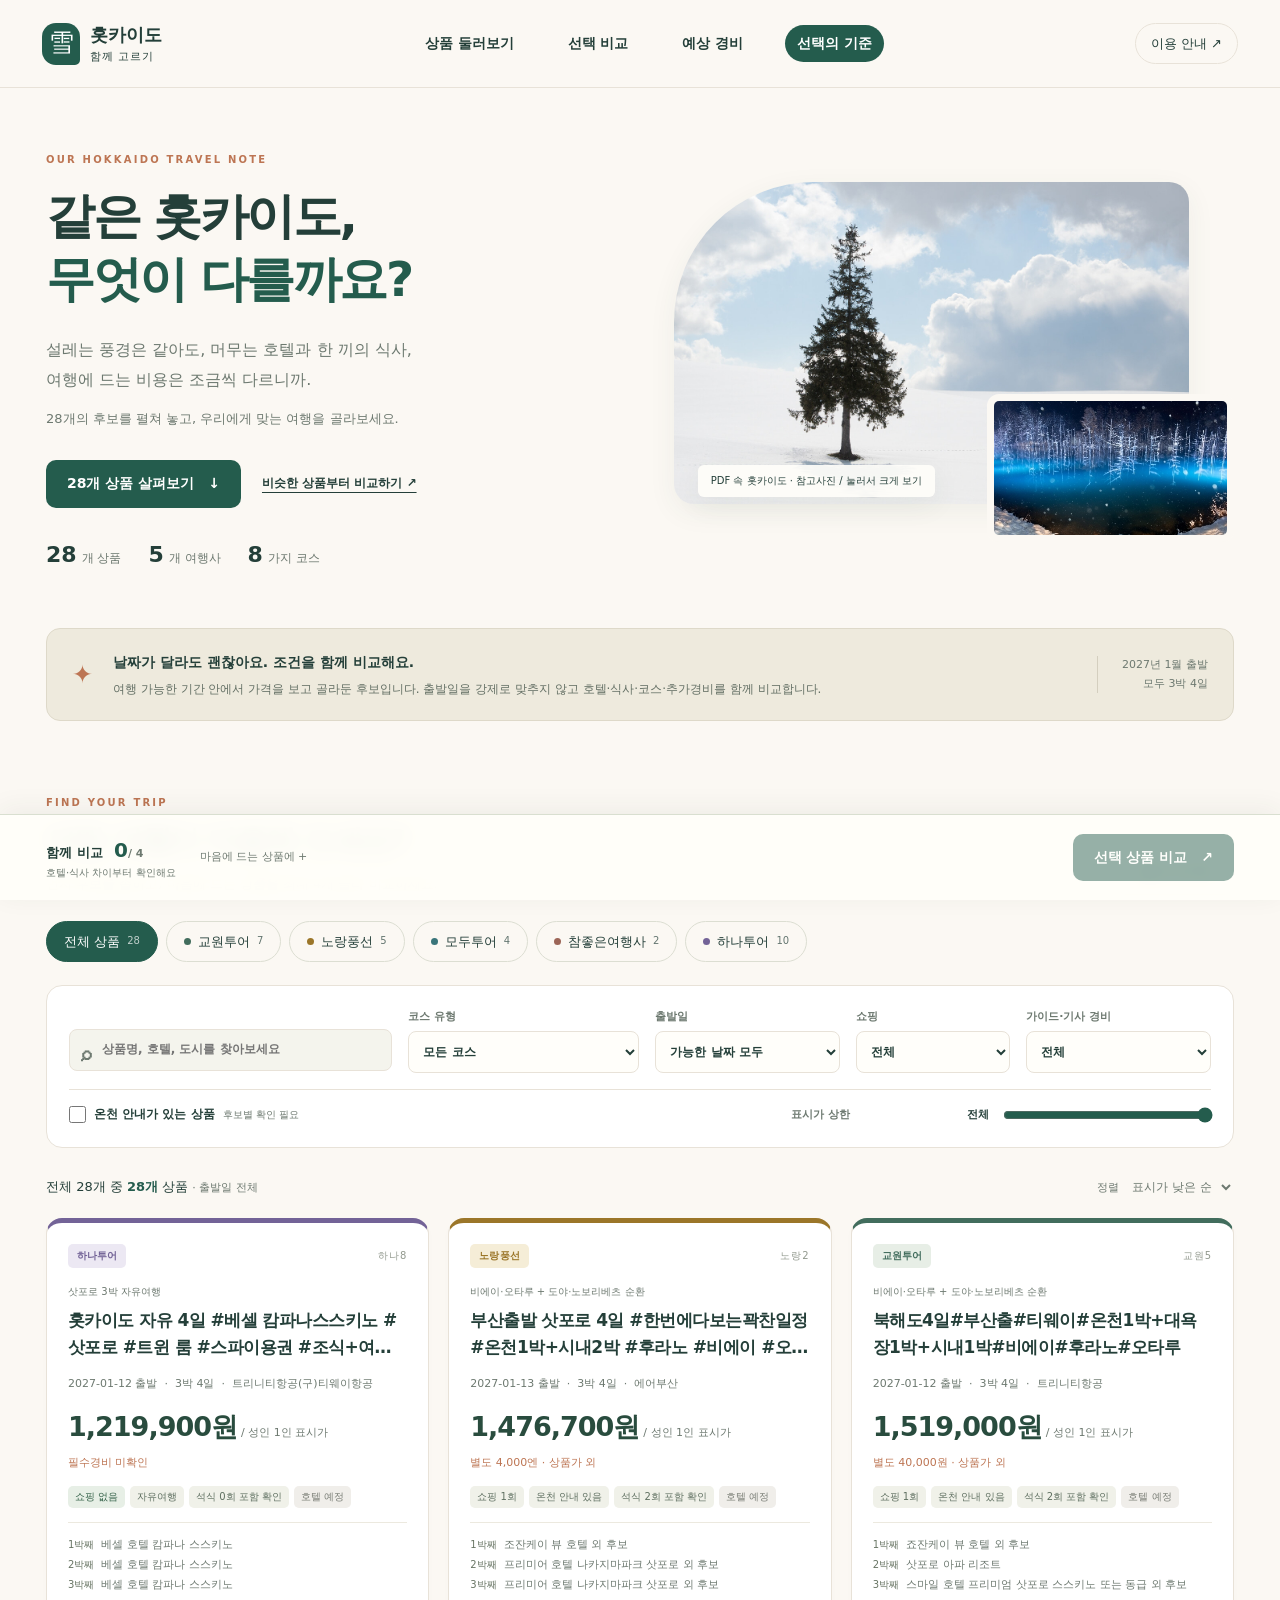
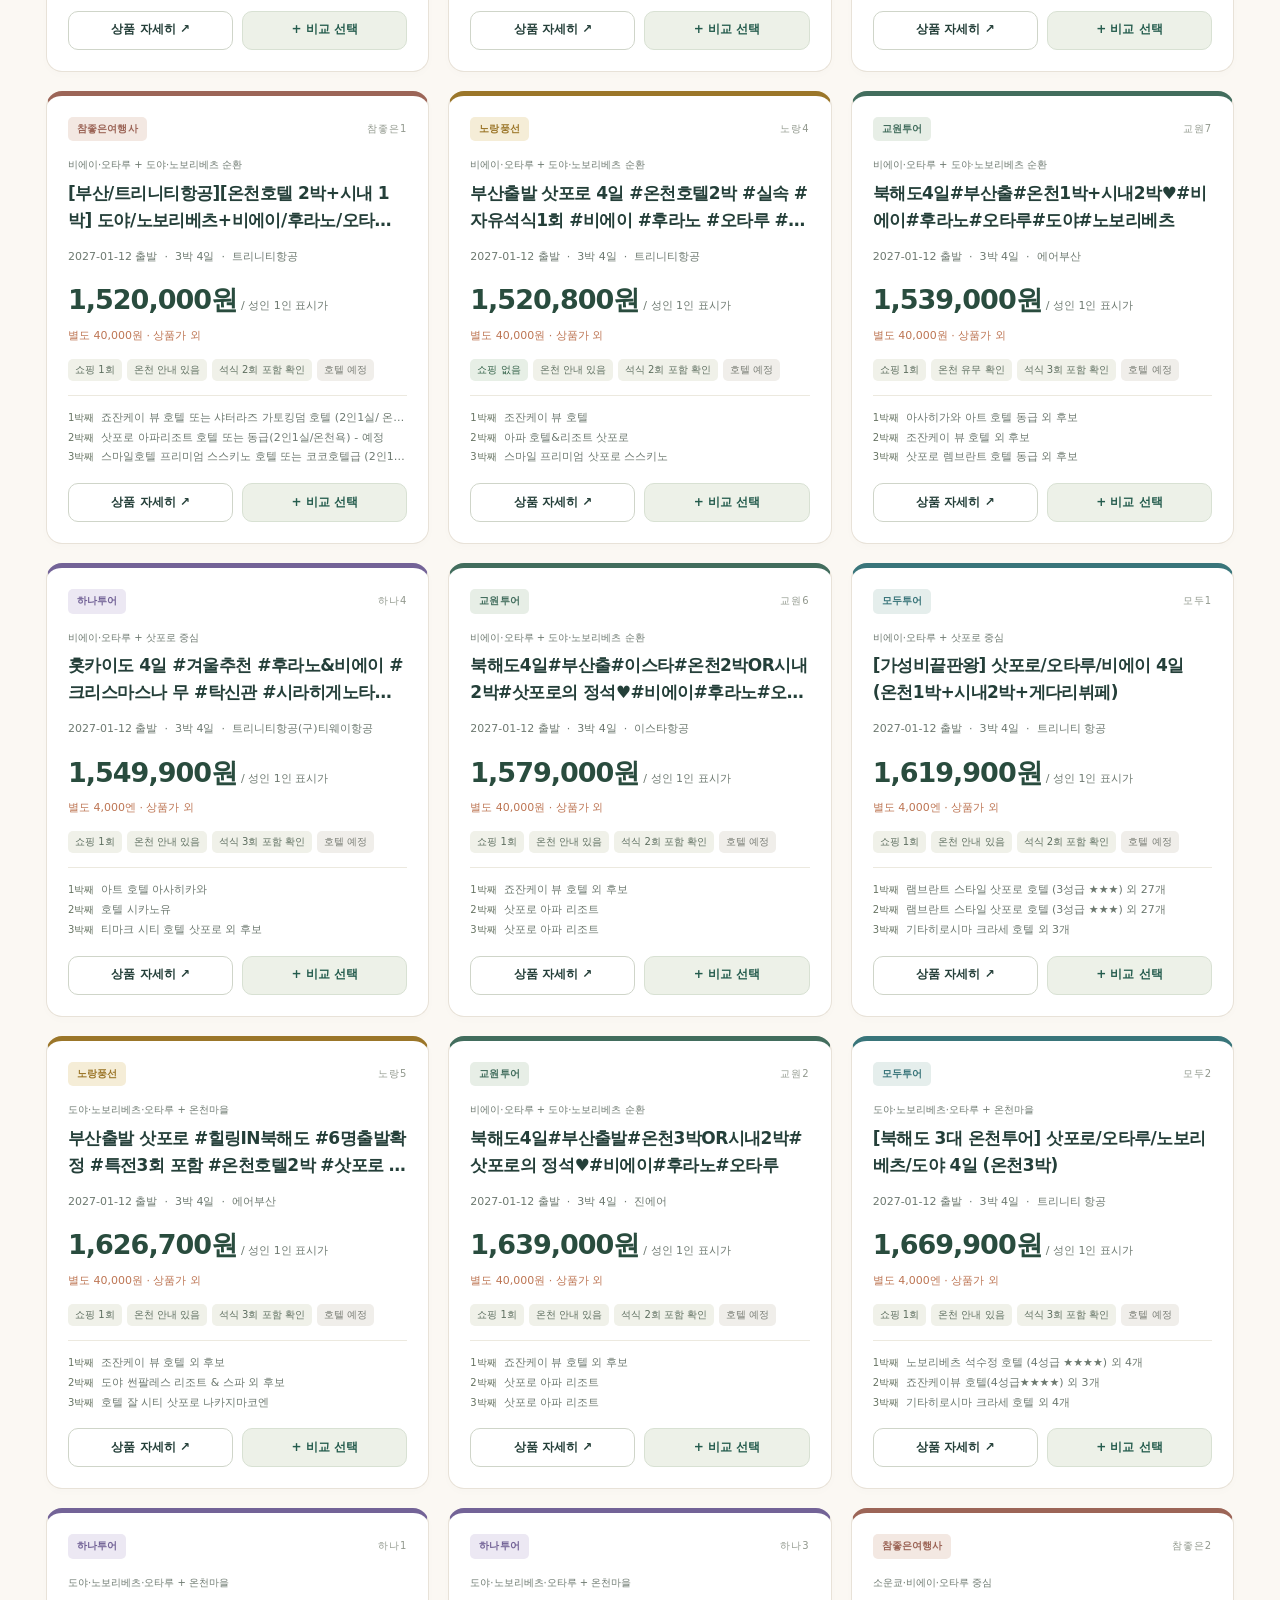
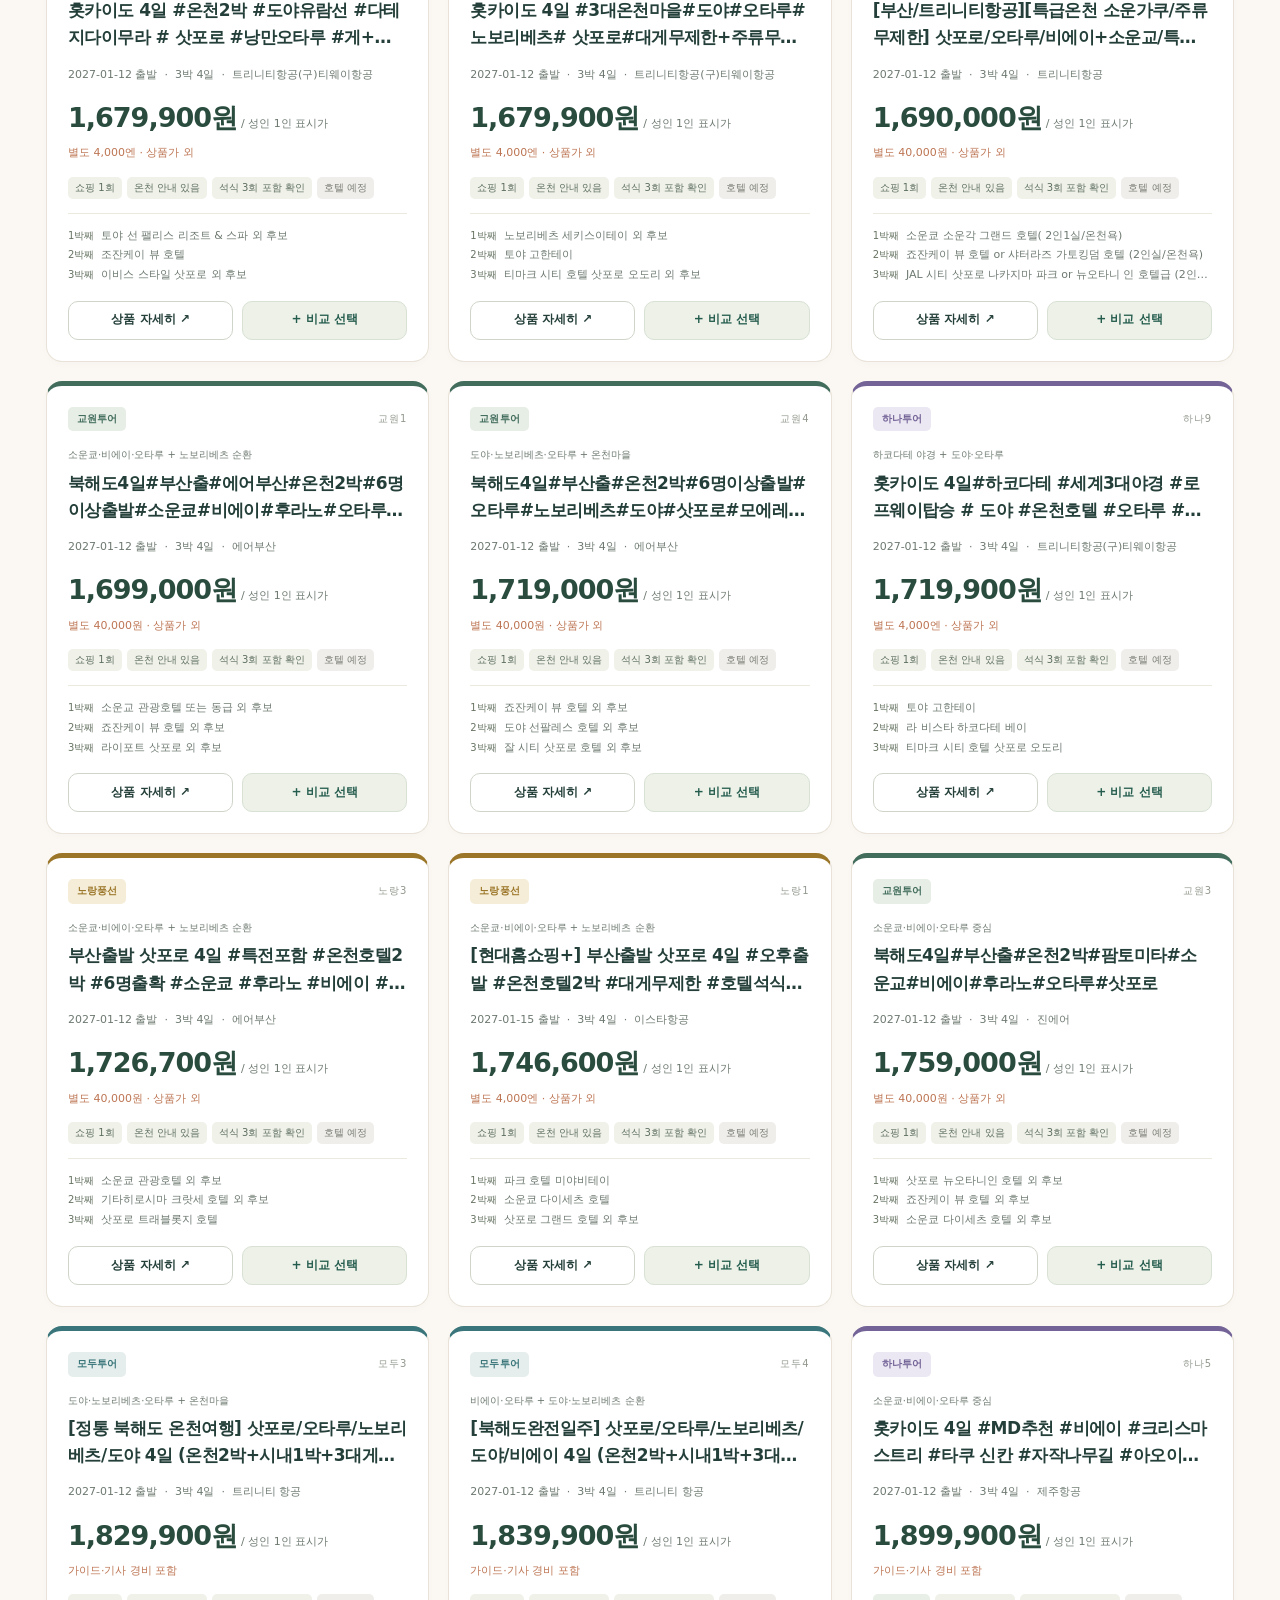
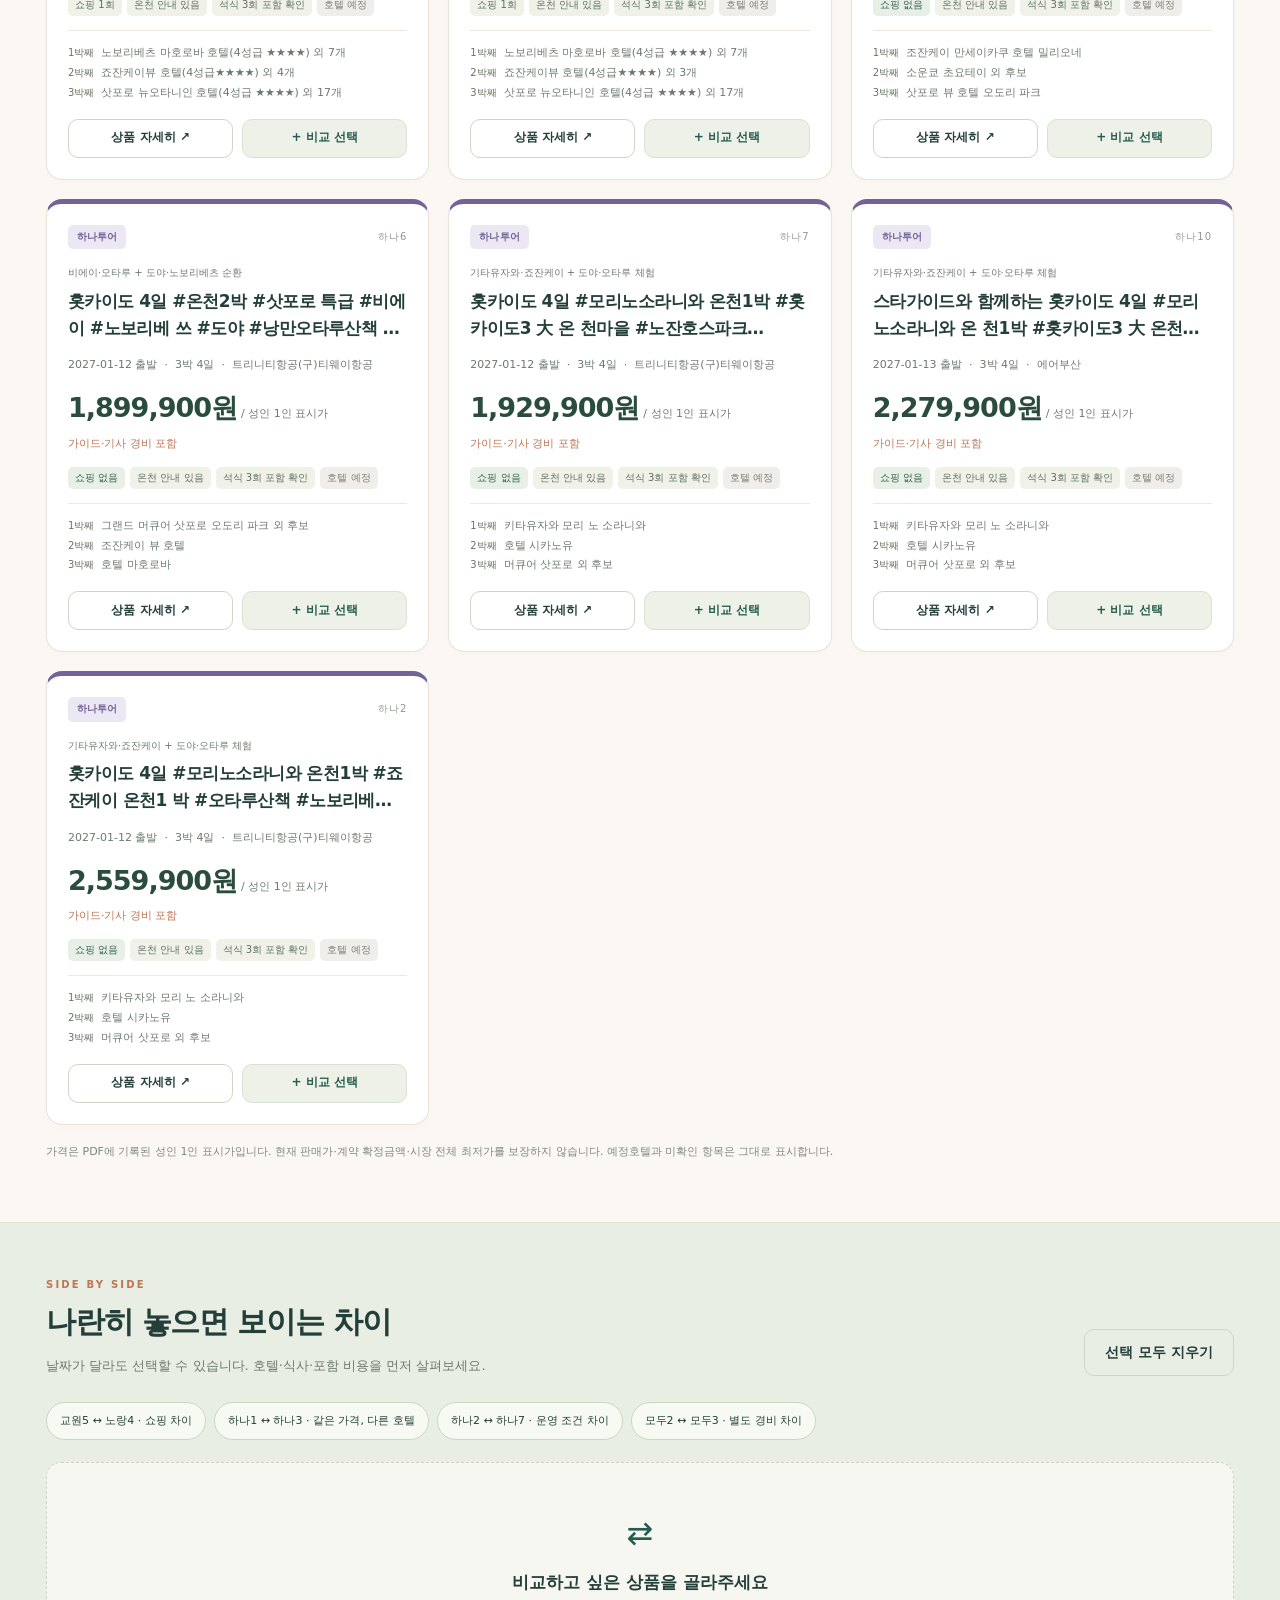
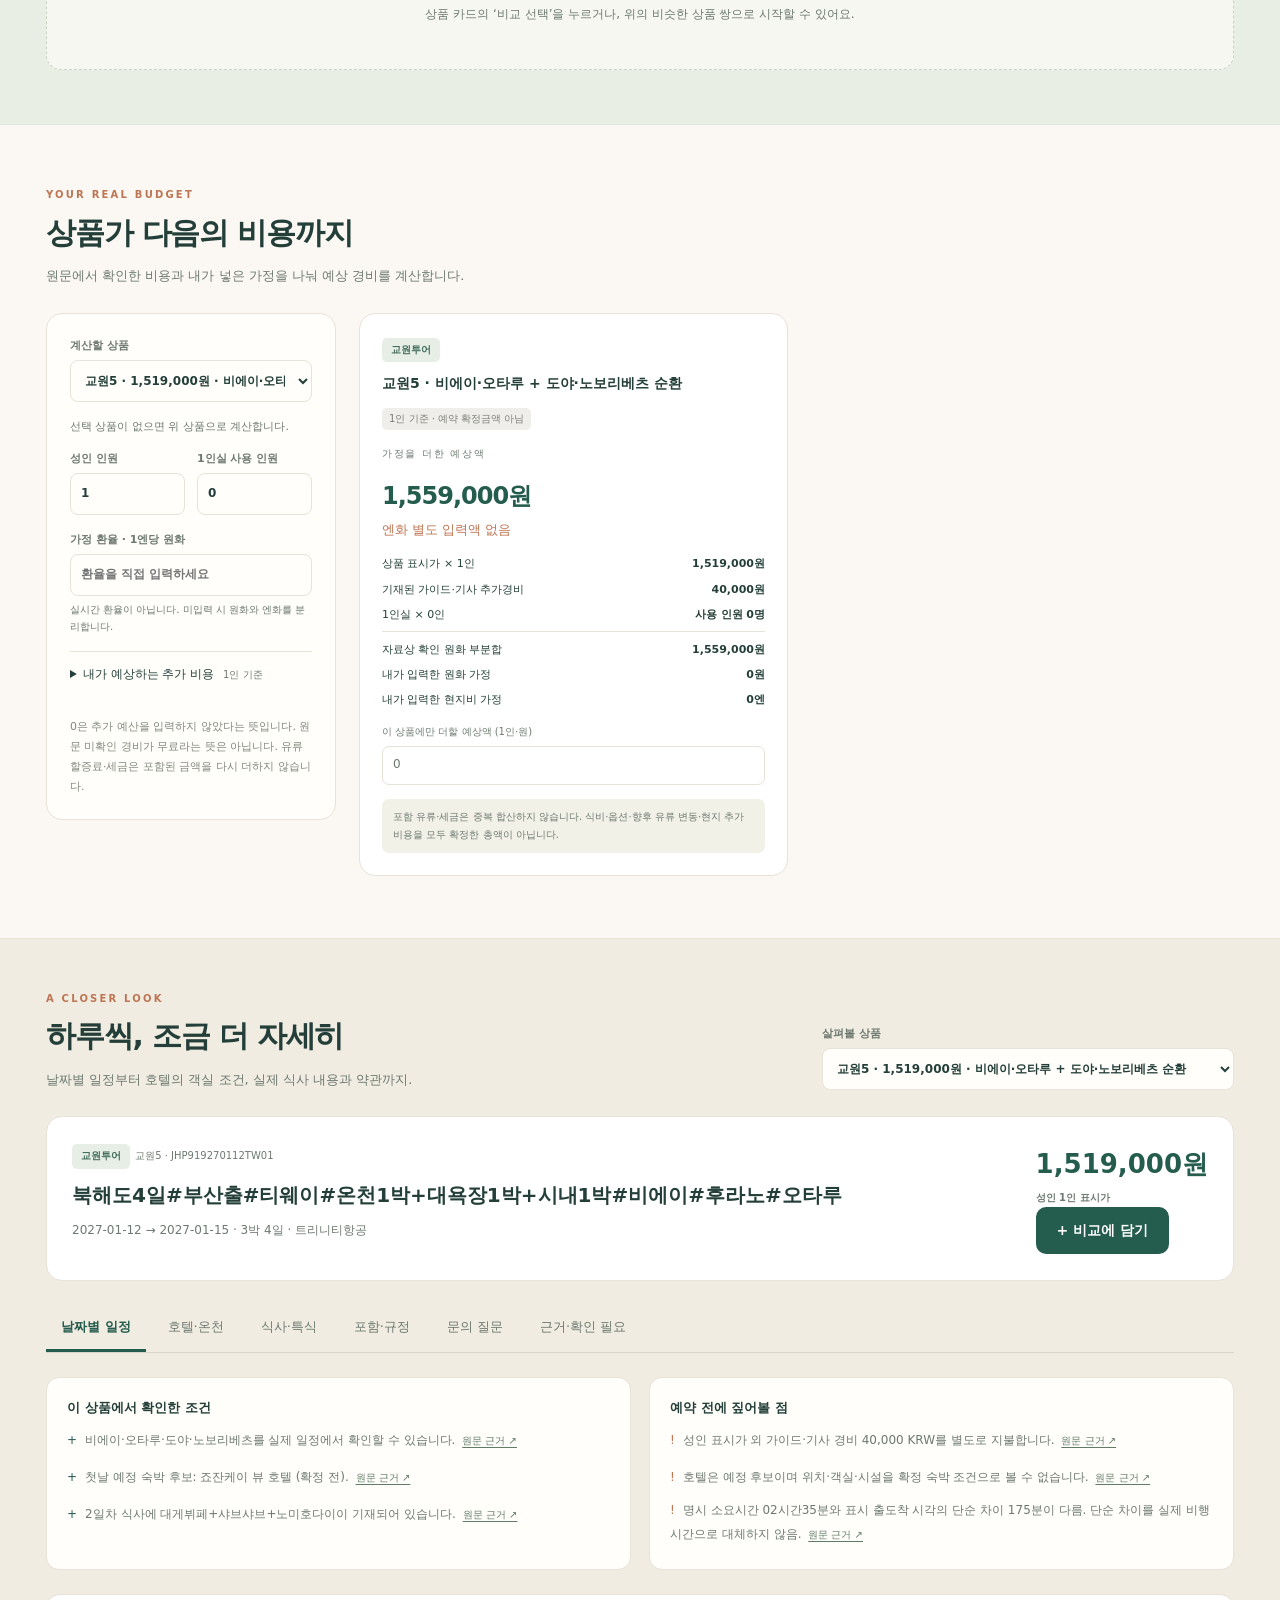
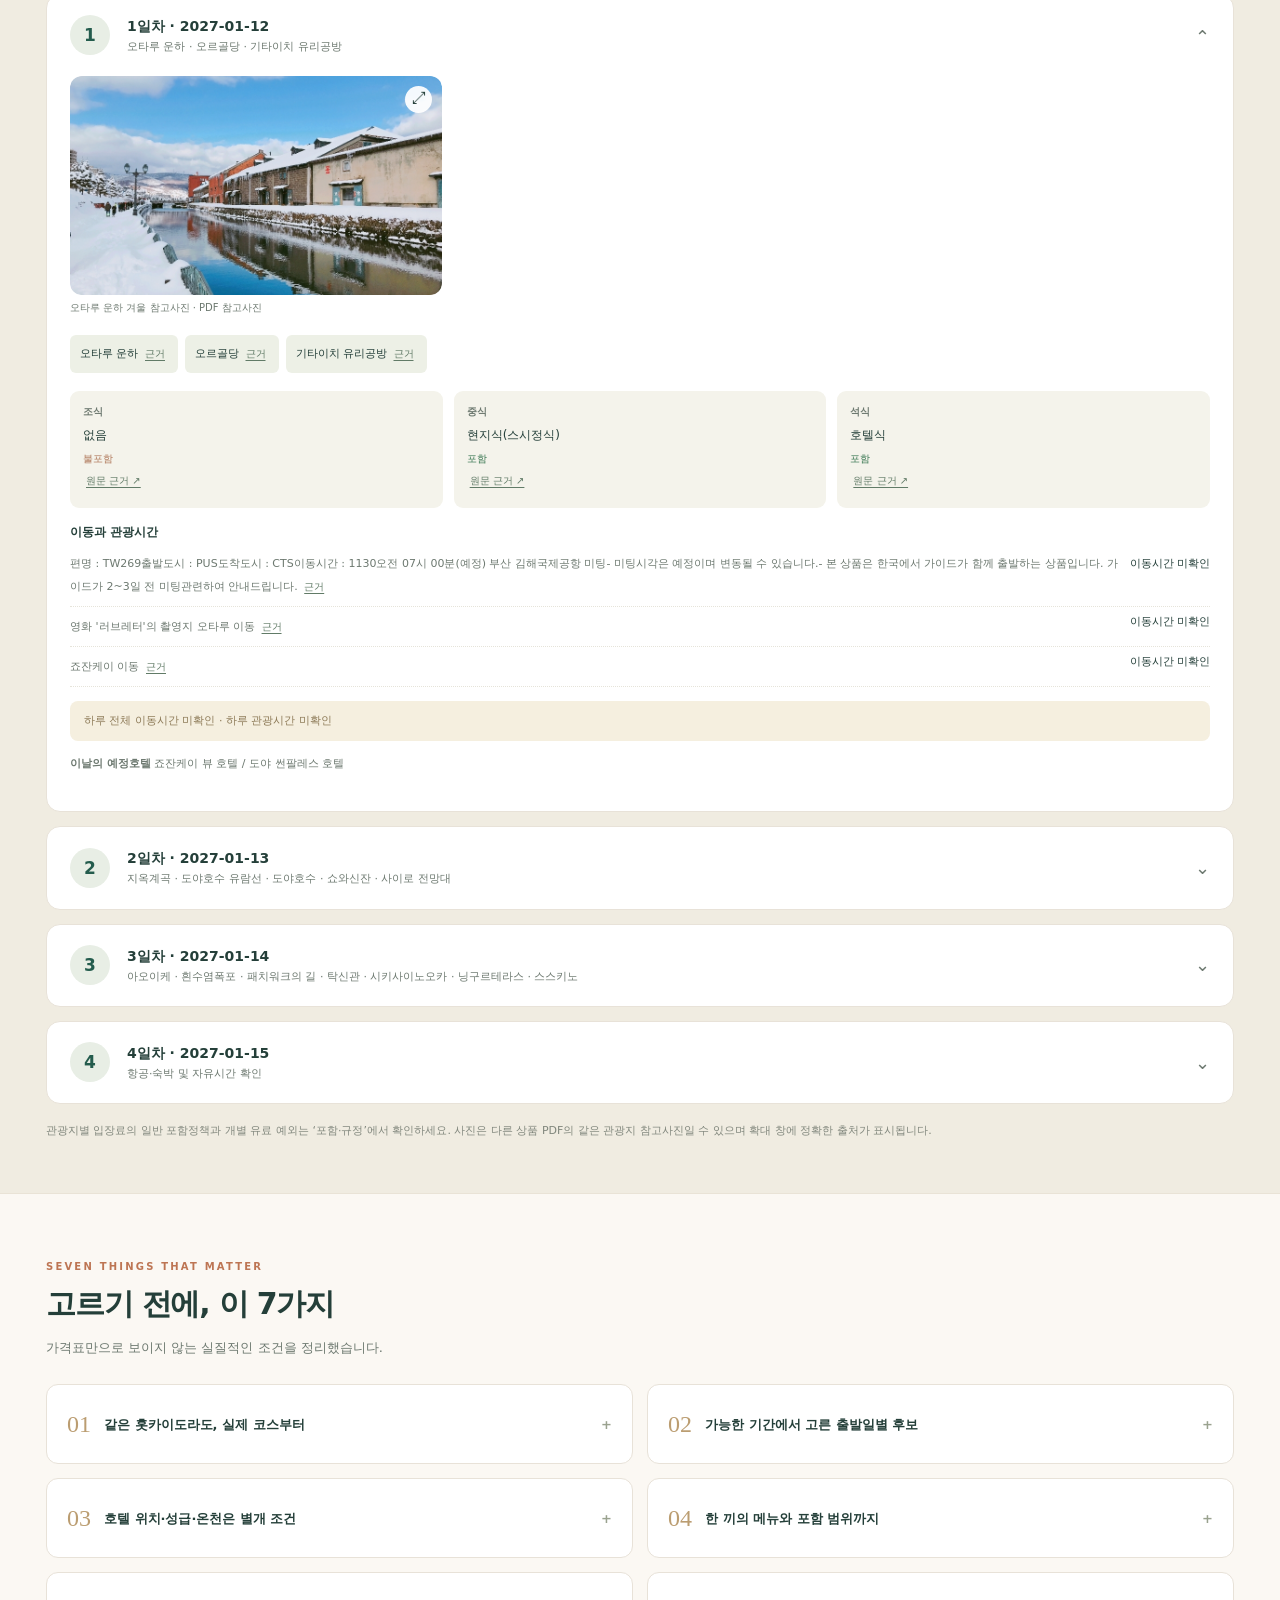
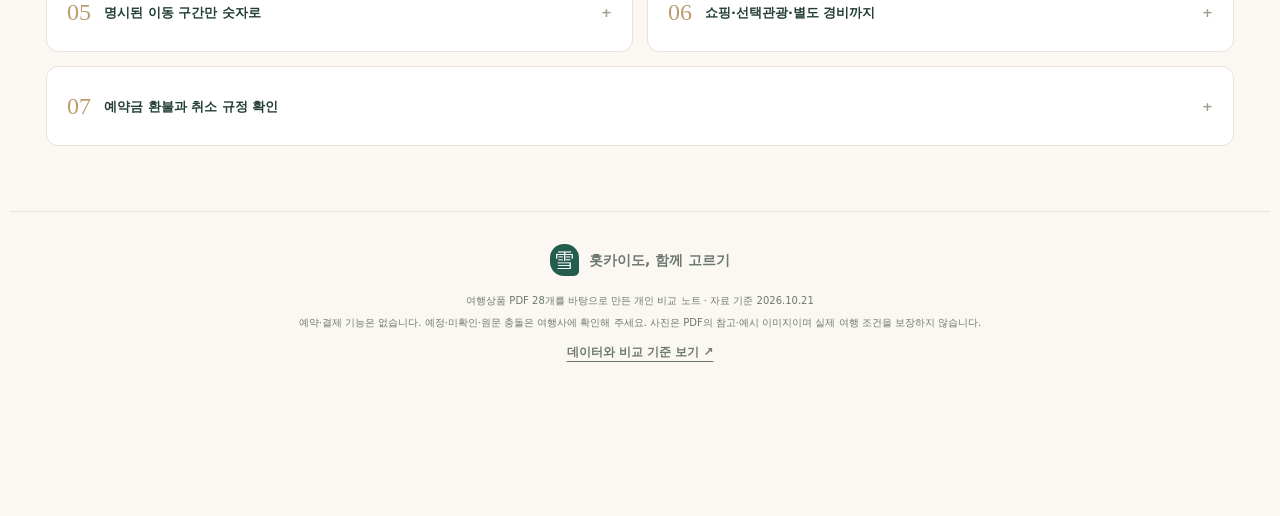
==== index.html @ 3aedc442 "Add files via upload" ====
<!doctype html>
<html lang="ko">
<head>
  <meta charset="utf-8">
  <meta name="viewport" content="width=device-width,initial-scale=1">
  <meta name="theme-color" content="#f6f2e9">
  <meta name="description" content="28개 홋카이도 여행상품의 호텔, 식사, 코스, 쇼핑과 실제 예상 경비를 원문 근거로 비교하세요.">
  <title>홋카이도, 함께 고르기 | 여행상품 비교 노트</title>
  <link rel="icon" href="./assets/images/favicon.svg" type="image/svg+xml">
  <link rel="stylesheet" href="./styles.css">
</head>
<body>
<a class="skip" href="#browse">상품 목록으로 건너뛰기</a>
<header class="site-header">
  <a class="brand" href="#top" aria-label="홋카이도 함께 고르기 처음으로"><span class="brand-mark" aria-hidden="true">雪</span><span>홋카이도<span class="brand-sub">함께 고르기</span></span></a>
  <nav aria-label="주요 화면"><a href="#browse">상품 둘러보기</a><a href="#compare">선택 비교</a><a href="#budget">예상 경비</a><a href="#insights">선택의 기준</a></nav>
  <button class="icon-button" id="helpButton" aria-label="비교 사이트 이용 안내">이용 안내 <span aria-hidden="true">↗</span></button>
</header>
<main id="top">
  <section class="hero wrap" aria-labelledby="heroTitle">
    <div class="hero-copy"><span class="eyebrow">OUR HOKKAIDO TRAVEL NOTE</span><h1 id="heroTitle">같은 홋카이도,<br><em>무엇이 다를까요?</em></h1><p>설레는 풍경은 같아도, 머무는 호텔과 한 끼의 식사,<br class="desktop-only"> 여행에 드는 비용은 조금씩 다르니까.</p><p class="hero-small">28개의 후보를 펼쳐 놓고, 우리에게 맞는 여행을 골라보세요.</p><div class="hero-actions"><a class="button primary" href="#browse">28개 상품 살펴보기 <span aria-hidden="true">↓</span></a><a class="text-link" href="#compare">비슷한 상품부터 비교하기 ↗</a></div><div class="hero-stats"><span><strong>28</strong>개 상품</span><span><strong>5</strong>개 여행사</span><span><strong>8</strong>가지 코스</span></div></div>
    <div class="hero-visual" id="heroVisual"><div class="photo-placeholder">홋카이도의 겨울을 준비하는 중</div></div>
  </section>
  <div class="wrap"><aside class="notice"><span class="notice-icon" aria-hidden="true">✦</span><div><strong>날짜가 달라도 괜찮아요. 조건을 함께 비교해요.</strong><p>여행 가능한 기간 안에서 가격을 보고 골라둔 후보입니다. 출발일을 강제로 맞추지 않고 호텔·식사·코스·추가경비를 함께 비교합니다.</p></div><span class="notice-stamp">2027년 1월 출발<br>모두 3박 4일</span></aside></div>
  <section class="wrap browse-section" id="browse" aria-labelledby="browseTitle">
    <div class="section-heading"><div><span class="eyebrow">FIND YOUR TRIP</span><h2 id="browseTitle">어떤 여행이 마음에 드세요?</h2><p>먼저 후보를 좁히고, 마음에 드는 상품을 최대 4개 골라 비교하세요.</p></div><button class="button quiet" id="resetFilters">필터 초기화</button></div>
    <div class="agency-tabs" id="agencyTabs" aria-label="여행사 선택"></div>
    <div class="filter-panel">
      <label class="search-field"><span class="sr-only">상품·호텔·도시 검색</span><span aria-hidden="true">⌕</span><input id="searchInput" type="search" placeholder="상품명, 호텔, 도시를 찾아보세요" autocomplete="off"></label>
      <label>코스 유형<select id="routeFilter"><option value="all">모든 코스</option></select></label>
      <label>출발일<select id="dateFilter"><option value="all">가능한 날짜 모두</option></select></label>
      <label>쇼핑<select id="shoppingFilter"><option value="all">전체</option><option value="0">쇼핑 없음</option><option value="1">쇼핑 1회</option></select></label>
      <label>가이드·기사 경비<select id="guideFilter"><option value="all">전체</option><option value="포함">포함</option><option value="불포함">별도 지불</option><option value="미확인">미확인</option></select></label>
      <div class="filter-bottom"><label class="check-label"><input type="checkbox" id="onsenFilter"> 온천 안내가 있는 상품 <small>후보별 확인 필요</small></label><label class="price-filter">표시가 상한 <output id="maxPriceLabel">전체</output><input id="maxPrice" type="range" min="1200000" max="2600000" step="10000" value="2600000" aria-label="성인 1인 표시가 상한"></label></div>
    </div>
    <div class="results-bar"><p id="resultCount" role="status" aria-live="polite">자료를 불러오고 있습니다.</p><label>정렬 <select id="sortSelect"><option value="price-asc">표시가 낮은 순</option><option value="price-desc">표시가 높은 순</option><option value="agency">여행사 순</option><option value="date">출발일 순</option></select></label></div>
    <div id="loadError" class="empty-state" hidden></div><div class="product-grid" id="productGrid" aria-label="여행상품 목록"></div>
    <p class="fine-print">가격은 PDF에 기록된 성인 1인 표시가입니다. 현재 판매가·계약 확정금액·시장 전체 최저가를 보장하지 않습니다. 예정호텔과 미확인 항목은 그대로 표시합니다.</p>
  </section>
  <section class="compare-section" id="compare" aria-labelledby="compareTitle"><div class="wrap">
    <div class="section-heading"><div><span class="eyebrow">SIDE BY SIDE</span><h2 id="compareTitle">나란히 놓으면 보이는 차이</h2><p>날짜가 달라도 선택할 수 있습니다. 호텔·식사·포함 비용을 먼저 살펴보세요.</p></div><button class="button quiet" id="clearSelection">선택 모두 지우기</button></div>
    <div class="suggestion-pairs" id="pairSuggestions"></div><div id="compareEmpty" class="empty-state"><span aria-hidden="true">⇄</span><h3>비교하고 싶은 상품을 골라주세요</h3><p>상품 카드의 ‘비교 선택’을 누르거나, 위의 비슷한 상품 쌍으로 시작할 수 있어요.</p></div>
    <div id="comparisonContent" hidden><div class="compare-toolbar"><label class="check-label"><input id="differencesOnly" type="checkbox"> 차이만 보기</label><label>비교 항목<select id="compareCategory"><option value="all">모든 항목</option><option value="hotel">호텔·온천·객실</option><option value="meal">식사·특식</option><option value="cost">가격·필수경비</option><option value="tour">코스·이동·쇼핑</option><option value="terms">예약·취소 규정</option></select></label><span class="soft-note">다른 조건이 먼저 표시됩니다</span></div><div id="pairExplanation"></div><p class="scroll-hint">↔ 옆으로 밀어 비교하세요. 항목 이름은 고정됩니다.</p><div class="table-scroll" tabindex="0" aria-label="선택 상품 상세 비교표"><table class="comparison-table" id="comparisonTable"></table></div><p class="fine-print">‘미확인’이 같다고 실제 조건이 같다는 뜻은 아닙니다. 날짜·항공·호텔·식사 차이를 특정 가격 차이의 원가로 단정하지 않습니다.</p></div>
  </div></section>
  <section class="wrap" id="budget" aria-labelledby="budgetTitle"><div class="section-heading"><div><span class="eyebrow">YOUR REAL BUDGET</span><h2 id="budgetTitle">상품가 다음의 비용까지</h2><p>원문에서 확인한 비용과 내가 넣은 가정을 나눠 예상 경비를 계산합니다.</p></div></div>
    <div class="budget-layout"><form class="budget-controls" id="budgetForm" novalidate><label>계산할 상품 <select id="budgetProduct"></select></label><p class="soft-note" id="budgetScope">비교 상품을 선택하면 최대 4개를 동시에 계산합니다.</p><div class="input-pair"><label>성인 인원<input type="number" id="travelerCount" min="1" max="20" step="1" value="1" inputmode="numeric"></label><label>1인실 사용 인원<input type="number" id="singleCount" min="0" max="20" step="1" value="0" inputmode="numeric"></label></div><label>가정 환율 · 1엔당 원화<input type="number" id="exchangeRate" min="0.01" max="1000" step="0.01" placeholder="환율을 직접 입력하세요" inputmode="decimal"><small>실시간 환율이 아닙니다. 미입력 시 원화와 엔화를 분리합니다.</small></label><details><summary>내가 예상하는 추가 비용 <span>1인 기준</span></summary><div class="assumption-fields"><label>추가 식비 (원)<input id="mealBudget" type="number" min="0" max="10000000" step="1000" value="0" inputmode="numeric"></label><label>호텔 업그레이드 (원)<input id="upgradeBudget" type="number" min="0" max="10000000" step="1000" value="0" inputmode="numeric"></label><label>기타·교통·예비비 (원)<input id="otherBudget" type="number" min="0" max="10000000" step="1000" value="0" inputmode="numeric"></label><label>선택관광·기타 현지비 (엔)<input id="optionBudget" type="number" min="0" max="1000000" step="100" value="0" inputmode="numeric"></label></div></details><p id="budgetError" role="alert" class="field-error"></p><p class="fine-print">0은 추가 예산을 입력하지 않았다는 뜻입니다. 원문 미확인 경비가 무료라는 뜻은 아닙니다. 유류할증료·세금은 포함된 금액을 다시 더하지 않습니다.</p></form><div id="budgetResults" class="budget-results"></div></div>
  </section>
  <section class="detail-section" id="detail" aria-labelledby="detailTitle"><div class="wrap"><div class="section-heading"><div><span class="eyebrow">A CLOSER LOOK</span><h2 id="detailTitle">하루씩, 조금 더 자세히</h2><p>날짜별 일정부터 호텔의 객실 조건, 실제 식사 내용과 약관까지.</p></div><label>살펴볼 상품<select id="detailProduct" aria-label="상세 상품 선택"></select></label></div><div id="detailSummary"></div><div class="detail-tabs" role="tablist" aria-label="상품 상세 항목"><button role="tab" data-tab="itinerary" aria-selected="true">날짜별 일정</button><button role="tab" data-tab="hotel" aria-selected="false">호텔·온천</button><button role="tab" data-tab="meal" aria-selected="false">식사·특식</button><button role="tab" data-tab="terms" aria-selected="false">포함·규정</button><button role="tab" data-tab="questions" aria-selected="false">문의 질문</button><button role="tab" data-tab="sources" aria-selected="false">근거·확인 필요</button></div><div id="detailPanel" role="tabpanel" tabindex="-1"></div></div></section>
  <section class="wrap insights-section" id="insights" aria-labelledby="insightsTitle"><div class="section-heading"><div><span class="eyebrow">SEVEN THINGS THAT MATTER</span><h2 id="insightsTitle">고르기 전에, 이 7가지</h2><p>가격표만으로 보이지 않는 실질적인 조건을 정리했습니다.</p></div></div><div id="insightGrid" class="insight-grid"></div></section>
  <footer class="site-footer wrap"><div class="brand"><span class="brand-mark" aria-hidden="true">雪</span><span>홋카이도, 함께 고르기</span></div><p>여행상품 PDF 28개를 바탕으로 만든 개인 비교 노트 · 자료 기준 2026.10.21</p><p>예약·결제 기능은 없습니다. 예정·미확인·원문 충돌은 여행사에 확인해 주세요. 사진은 PDF의 참고·예시 이미지이며 실제 여행 조건을 보장하지 않습니다.</p><button class="text-link" data-action="help">데이터와 비교 기준 보기 ↗</button></footer>
</main>
<aside class="selection-tray" id="selectionTray" aria-label="비교 선택 목록"><div class="tray-inner"><div class="tray-label"><strong>함께 비교 <span id="selectionCount">0</span><small>/ 4</small></strong><span>호텔·식사 차이부터 확인해요</span></div><div id="selectedChips" class="selected-chips"></div><button id="goCompare" class="button primary" disabled>선택 상품 비교 <span aria-hidden="true">↗</span></button></div></aside>
<dialog id="sourceDialog" class="source-dialog"><div class="dialog-heading"><div><span class="eyebrow">SOURCE & EVIDENCE</span><h2>원문 근거 확인</h2></div><button class="icon-button" data-close="sourceDialog" aria-label="원문 근거 닫기">✕</button></div><div id="sourceContent"></div></dialog>
<dialog id="photoDialog" class="photo-dialog"><button class="photo-close" data-close="photoDialog" aria-label="사진 확대 닫기">✕</button><div id="photoContent"></div></dialog>
<dialog id="helpDialog" class="source-dialog"><div class="dialog-heading"><h2>이 비교 노트를 사용하는 방법</h2><button class="icon-button" data-close="helpDialog" aria-label="이용 안내 닫기">✕</button></div><ol class="help-list"><li>여행사·코스·가격으로 후보를 좁힙니다. 출발일은 전체가 기본입니다.</li><li>마음에 드는 상품을 최대 4개 선택합니다. 같은 상품은 한 번만 선택됩니다.</li><li>서로 다른 호텔·식사·쇼핑·현지경비부터 비교합니다.</li><li>원문 기재 비용에 직접 입력한 환율·예산을 더해 예상액을 계산합니다.</li><li>‘근거’를 눌러 PDF 파일명·페이지·원문 인용문을 확인하고 문의 질문을 복사합니다.</li></ol><div class="notice compact"><p>날짜가 다른 이유는 가능한 여행 기간 안에서 저렴한 후보를 골랐기 때문입니다. 날짜 차이는 비교를 막는 조건이 아닙니다. 다만 현재가·시장 전체 최저가를 뜻하지 않으며, 차액을 특정 조건의 원가로 단정하지 않습니다.</p></div><p class="fine-print">원본 PDF 전체 텍스트는 초기 화면에 표시하지 않습니다. 확인이 필요한 인용문만 요청할 때 표시합니다. 예정호텔·미확인 값·원문 충돌은 유지합니다.</p><p class="fine-print" id="referenceStatus"></p></dialog>
<div id="toast" class="toast" role="status" aria-live="polite"></div>
<noscript><p class="empty-state">상품 필터·비교·예산 계산에는 브라우저의 JavaScript가 필요합니다.</p></noscript>
<script type="module" src="./app.js"></script>
</body>
</html>
---- styles.css ----
@charset "UTF-8";
:root{--paper:#f6f2e9;--card:#fffefa;--ink:#243f39;--muted:#6d7970;--green:#245c4d;--green-light:#e8eee5;--line:#e3dfd4;--orange:#bd7553;--sand:#ede5d6;--danger:#a3543d;--shadow:0 8px 28px #314a3910;--radius:20px}*{box-sizing:border-box}html{scroll-behavior:smooth;scroll-padding-top:100px}body{margin:0;background:var(--paper);color:var(--ink);font-family:"Pretendard","Apple SD Gothic Neo","Malgun Gothic",system-ui,sans-serif;font-size:15px;line-height:1.65;padding-bottom:110px}button,input,select,textarea{font:inherit;color:inherit}button,a,input,select,summary{touch-action:manipulation}button,a{ -webkit-tap-highlight-color:transparent}button{cursor:pointer}button:disabled{cursor:not-allowed;opacity:.48}a{color:inherit;text-decoration:none}button:focus-visible,a:focus-visible,input:focus-visible,select:focus-visible,summary:focus-visible{outline:3px solid #c78e58;outline-offset:4px}button{border:0}img{max-width:100%;display:block}h1,h2,h3,h4,p{margin-top:0}h2{font-size:30px;letter-spacing:-1.2px;line-height:1.35;margin-bottom:12px}h3{font-size:19px;line-height:1.5}p{margin-bottom:14px}small{font-size:12px}.wrap{max-width:1260px;margin:auto;padding-left:36px;padding-right:36px}.site-header{height:88px;display:flex;align-items:center;justify-content:space-between;gap:24px;padding:0 42px;border-bottom:1px solid var(--line);background:#f6f2e9f2;position:relative;z-index:5}.brand{display:flex;align-items:center;gap:10px;font-weight:750;line-height:1.3;font-size:18px;flex-shrink:0}.brand-mark{width:38px;height:42px;display:grid;place-items:center;background:var(--green);color:white;border-radius:14px 14px 5px 14px;font-family:serif;font-size:25px;font-weight:400}.brand-sub{display:block;font-size:11px;font-weight:500;letter-spacing:1px;margin-top:3px}.site-header nav{display:flex;gap:30px;font-size:14px;font-weight:600}.site-header nav a:hover{color:var(--orange)}.icon-button{background:transparent;border:1px solid var(--line);padding:9px 15px;border-radius:30px;font-size:13px;min-height:40px;white-space:nowrap}.hero{display:grid;grid-template-columns:1.04fr 1fr;gap:45px;align-items:center;padding-top:64px;padding-bottom:55px}.eyebrow{font-size:10px;letter-spacing:2.2px;color:var(--orange);font-weight:750;display:block;margin-bottom:16px}.hero h1{font-size:clamp(32px,3.8vw,51px);letter-spacing:-2.5px;line-height:1.3;font-weight:650;margin-bottom:24px}.hero h1 em{font-style:normal;color:var(--green)}.hero p{font-size:16px;color:var(--muted);line-height:1.9}.hero .hero-small{font-size:13px;margin-top:-3px}.hero-actions{display:flex;align-items:center;gap:21px;margin-top:29px;flex-wrap:wrap}.button{display:inline-flex;align-items:center;justify-content:center;gap:14px;min-height:44px;border-radius:10px;padding:11px 20px;font-size:14px;font-weight:650;border:1px solid transparent;transition:background .15s,transform .15s}.button:hover{transform:translateY(-1px)}.primary{background:var(--green);color:#fff}.primary:hover{background:#174b3e}.quiet{background:transparent;border-color:#cfd5c9}.quiet:hover{background:var(--green-light)}.text-link{background:transparent;padding:7px 0;font-size:12px;text-decoration:underline;text-underline-offset:5px;font-weight:600}.hero-stats{display:flex;gap:27px;margin-top:29px;font-size:12px;color:var(--muted)}.hero-stats strong{font-size:22px;color:var(--ink);margin-right:5px}.hero-visual{height:360px;position:relative}.hero-main{width:92%;height:322px;object-fit:cover;object-position:center;border-radius:140px 20px 20px 20px;box-shadow:var(--shadow)}.hero-secondary{position:absolute;right:0;bottom:0;width:44%;height:148px;border:7px solid var(--paper);object-fit:cover;border-radius:18px}.hero-caption{position:absolute;left:24px;bottom:45px;background:#fffefae8;padding:8px 13px;font-size:10px;border-radius:6px;box-shadow:var(--shadow)}.photo-button{padding:0;background:transparent;display:block;text-align:left;position:relative;overflow:hidden;border-radius:12px}.photo-button:hover img{transform:scale(1.025)}.photo-button img{transition:transform .25s}.photo-expand{position:absolute;right:10px;top:10px;background:#ffffffed;border-radius:50%;width:27px;height:27px;display:grid;place-items:center;color:var(--ink);font-size:15px}.hero-visual .photo-button{overflow:visible}.notice{display:flex;align-items:center;gap:20px;border:1px solid #ded9c9;border-radius:14px;padding:21px 25px;background:#eeeadd}.notice-icon{font-size:25px;color:var(--orange);flex-shrink:0}.notice strong{font-size:14px}.notice p{font-size:12px;color:#647065;margin:5px 0 0}.notice-stamp{margin-left:auto;flex-shrink:0;font-size:11px;text-align:right;color:var(--muted);border-left:1px solid #d4cfbf;padding-left:24px}.section-heading{display:flex;justify-content:space-between;align-items:flex-end;gap:20px;margin-bottom:26px}.section-heading p{color:var(--muted);font-size:13px;margin-bottom:0}.section-heading .eyebrow{margin-bottom:9px}.browse-section{padding-top:74px;padding-bottom:60px}.agency-tabs{display:flex;gap:8px;flex-wrap:wrap;margin-bottom:23px}.agency-tab{background:transparent;border:1px solid #dcded2;border-radius:24px;min-height:41px;padding:8px 17px;display:flex;gap:7px;align-items:center;font-size:13px}.agency-tab.active{background:var(--green);color:white;border-color:var(--green)}.agency-tab .dot{height:7px;width:7px;border-radius:50%;background:var(--agency-color)}.agency-tab small{font-size:10px;opacity:.7}.filter-panel{display:grid;grid-template-columns:2.1fr 1.5fr 1.2fr 1fr 1.2fr;gap:16px;background:var(--card);border:1px solid var(--line);padding:22px;border-radius:16px}.filter-panel label,.budget-controls label,.section-heading>label,.compare-toolbar>label{font-size:11px;font-weight:650;display:flex;flex-direction:column;gap:5px;color:var(--muted);min-width:0}.filter-panel select,.budget-controls input,.budget-controls select,.section-heading select,.compare-toolbar select{min-height:42px;border:1px solid var(--line);border-radius:8px;background:#fffefa;padding:8px 10px;width:100%;font-size:12px;color:var(--ink)}.filter-panel .search-field{position:relative;justify-content:flex-end;display:flex;flex-direction:row;align-items:center;padding-top:20px;gap:0}.search-field input{min-height:42px;background:#f4f4ed;border:1px solid var(--line);border-radius:8px;width:100%;padding:8px 10px 8px 32px;font-size:12px}.search-field>span:not(.sr-only){position:absolute;left:12px;bottom:8px;font-size:20px;line-height:24px}.filter-bottom{grid-column:1/-1;display:flex;justify-content:space-between;gap:20px;align-items:center;border-top:1px solid var(--line);padding-top:15px}.check-label{display:flex!important;flex-direction:row!important;align-items:center;gap:8px!important;font-size:12px!important;color:var(--ink)!important}.check-label input{accent-color:var(--green);width:17px;height:17px;margin:0;flex-shrink:0}.check-label small{font-weight:400;color:var(--muted);font-size:10px}.price-filter{display:grid!important;grid-template-columns:auto auto minmax(110px,210px);gap:12px!important;align-items:center;width:min(100%,420px)}.price-filter output{color:var(--ink);text-align:right}.price-filter input{width:100%;accent-color:var(--green)}.results-bar{display:flex;align-items:center;justify-content:space-between;margin:25px 0 17px}.results-bar p{margin:0;font-size:13px}.results-bar strong{color:var(--green)}.results-bar label{font-size:11px;color:var(--muted)}.results-bar select{background:transparent;border:0;font-size:12px;padding:6px}.product-grid{display:grid;grid-template-columns:repeat(3,minmax(0,1fr));gap:19px}.product-card{background:var(--card);border:1px solid var(--line);border-radius:16px;padding:21px;box-shadow:0 3px 9px #384c3904;position:relative;display:flex;flex-direction:column;min-width:0;transition:box-shadow .2s,border-color .2s}.product-card:hover{box-shadow:var(--shadow);border-color:#abbcb1}.product-card.selected{border:2px solid var(--green);padding:20px;background:#fbfdf8}.card-top{display:flex;justify-content:space-between;align-items:center;gap:8px;margin-bottom:16px}.agency-badge{font-size:10px;letter-spacing:.1px;font-weight:750;color:var(--agency-color);background:var(--agency-bg);padding:4px 9px;border-radius:5px;display:inline-flex;align-items:center;gap:5px;white-space:nowrap}.file-code{font-size:10px;letter-spacing:1px;color:#92998e}.card-route{font-size:10px;color:var(--muted);margin-bottom:6px}.product-card h3{font-size:17px;line-height:1.6;letter-spacing:-.55px;margin-bottom:14px;display:-webkit-box;-webkit-line-clamp:2;-webkit-box-orient:vertical;overflow:hidden;min-height:54px;font-weight:650}.card-dates{font-size:11px;color:var(--muted);display:flex;align-items:center;gap:7px;flex-wrap:wrap;margin-bottom:12px}.card-dates span+span:before{content:"·";margin-right:7px}.card-price{display:flex;align-items:baseline;gap:4px;margin-bottom:4px;flex-wrap:wrap}.card-price strong{font-size:27px;letter-spacing:-1px;font-weight:750;color:#294c3e}.card-price span{font-size:11px;color:var(--muted)}.cost-note{font-size:11px;color:var(--orange);margin-bottom:14px;min-height:18px}.card-tags{display:flex;flex-wrap:wrap;gap:5px;margin-bottom:14px}.tag{display:inline-flex;border-radius:5px;background:#f0f1e9;padding:3px 7px;font-size:10px;line-height:1.6;color:#5e6f60}.tag.green{background:#e7efe6;color:#35634a}.tag.amber{background:#f5eadb;color:#966740}.tag.gray{background:#f0eeea;color:#7a7e76}.card-hotel{font-size:11px;color:var(--muted);border-top:1px solid #ece9df;padding-top:12px;margin-bottom:16px;line-height:1.8}.card-hotel span{display:block;overflow:hidden;white-space:nowrap;text-overflow:ellipsis}.card-hotel b{color:#687564;font-size:10px;margin-right:7px;font-weight:500}.card-actions{display:grid;grid-template-columns:1fr 1fr;gap:9px;margin-top:auto}.card-actions .button{font-size:12px;min-height:39px;padding:8px 6px}.select-button{background:#edf1e8;color:var(--green);border:1px solid #d8e1d3}.selected .select-button{background:var(--green);color:white}.fine-print{font-size:11px;color:#81877d;line-height:1.8;margin:17px 0 0}.compare-section{background:#e9eee4;border-top:1px solid #e0e7d9;border-bottom:1px solid #e0e7d9;padding:54px 0}.suggestion-pairs{display:flex;gap:8px;flex-wrap:wrap;margin-bottom:22px}.pair-button{padding:8px 13px;border:1px solid #cbd6c5;background:#f7faf2;border-radius:24px;font-size:11px;min-height:38px}.pair-button:hover{background:white}.empty-state{padding:44px 24px;text-align:center;background:#fffefa99;border:1px dashed #cbd2c1;border-radius:15px;color:var(--muted);grid-column:1/-1}.empty-state>span{font-size:32px;color:var(--green)}.empty-state h3{margin:10px 0;font-size:17px;color:var(--ink)}.empty-state p{font-size:12px;margin:0}.compare-toolbar{display:flex;align-items:center;gap:22px;padding:14px 18px;background:var(--card);border:1px solid var(--line);border-radius:11px;margin-bottom:17px}.compare-toolbar>label{flex-direction:row;align-items:center;gap:8px;white-space:nowrap}.compare-toolbar select{width:auto}.soft-note{font-size:11px;color:var(--muted)}.compare-toolbar .soft-note{margin-left:auto}.pair-explanation{border-left:3px solid var(--orange);background:#f9f6ed;padding:12px 16px;margin-bottom:16px;font-size:12px;border-radius:0 10px 10px 0}.pair-explanation p{margin:0}.evidence-button{font-size:10px;color:#617b67;text-decoration:underline;text-underline-offset:3px;background:transparent;padding:2px 3px;white-space:nowrap;min-height:28px}.evidence-button:hover{color:var(--orange)}.scroll-hint{font-size:11px;color:var(--muted);margin:9px 0}.table-scroll{max-width:100%;overflow-x:auto;border:1px solid #d5dccc;border-radius:12px;background:var(--card);-webkit-overflow-scrolling:touch}.comparison-table{border-spacing:0;table-layout:fixed;width:100%;min-width:650px;font-size:12px}.comparison-table th,.comparison-table td{text-align:left;padding:14px 16px;border-bottom:1px solid var(--line);vertical-align:top;border-right:1px solid #e7e9df;word-break:keep-all;overflow-wrap:anywhere}.comparison-table th{background:#f4f6ef;font-weight:600}.comparison-table tr:last-child>*{border-bottom:0}.comparison-table td:last-child,.comparison-table th:last-child{border-right:0}.comparison-table th:first-child{position:sticky;left:0;width:140px;z-index:2;background:#e6ecdf;box-shadow:3px 0 5px #304b3010}.comparison-table thead th{position:sticky;top:0;z-index:2;padding-bottom:17px}.comparison-table thead th:first-child{z-index:3}.comparison-table .different td{background:#fcf7ec}.comparison-table .different th:first-child{background:#e6e9d9}.table-product{display:flex;flex-direction:column;gap:6px}.table-product strong{font-size:12px;line-height:1.6;max-height:59px;overflow:hidden}.table-product .table-price{font-size:19px;color:var(--green)}.remove-button{align-self:flex-start;background:transparent;color:#82907b;font-size:10px;padding:2px 0;text-decoration:underline}.diff-mark{display:block;font-size:9px;color:var(--orange);margin-top:5px}.cell-text{white-space:pre-line;max-height:220px;overflow:auto;font-size:11px;line-height:1.8}.cell-status{font-size:10px;color:var(--muted);margin-top:4px}.section-heading label select{min-width:210px}.budget-layout{display:grid;grid-template-columns:290px minmax(0,1fr);gap:23px}.budget-controls{padding:23px;background:#fffefa;border:1px solid var(--line);border-radius:16px;height:fit-content}.budget-controls>label{margin-bottom:16px}.budget-controls small{font-size:10px;font-weight:400;line-height:1.7}.input-pair{display:grid;grid-template-columns:1fr 1fr;gap:12px;margin-bottom:16px}.budget-controls details{border-top:1px solid var(--line);padding-top:13px}.budget-controls summary{font-size:12px;cursor:pointer;min-height:35px}.budget-controls summary span{font-size:10px;color:var(--muted);margin-left:5px}.assumption-fields{display:grid;gap:12px;margin-top:9px}.field-error{font-size:11px;color:var(--danger);margin:7px 0 0}.budget-results{display:grid;grid-template-columns:repeat(2,minmax(0,1fr));gap:17px;align-content:start}.budget-card{background:var(--card);border:1px solid var(--line);border-radius:16px;padding:22px;min-width:0}.budget-card h3{font-size:14px;margin:11px 0}.budget-card .budget-title{font-size:10px;letter-spacing:1.7px;color:var(--muted);margin-top:16px}.budget-total{font-size:24px;letter-spacing:-1px;color:var(--green);font-weight:750;line-height:1.6;margin-bottom:4px}.budget-jpy{font-size:13px;color:var(--orange);margin-bottom:13px}.budget-breakdown{font-size:11px;margin-top:15px;display:grid;gap:7px}.budget-breakdown div{display:flex;justify-content:space-between;gap:10px}.budget-breakdown .rule{border-top:1px solid var(--line);padding-top:9px}.budget-card .assumption-note{padding:9px 11px;background:#f2f1e7;border-radius:7px;font-size:10px;margin-top:14px;line-height:1.8;color:var(--muted)}.per-product-budget{display:flex;flex-direction:column;font-size:10px;gap:5px;margin:15px 0 0;color:var(--muted)}.per-product-budget input{width:100%;padding:7px 10px;border:1px solid var(--line);border-radius:7px;font-size:12px;background:transparent;min-height:39px}.detail-section{background:#f0ece1;border-top:1px solid #e9e3d6;border-bottom:1px solid #e9e3d6;padding:52px 0}.detail-tabs{display:flex;gap:7px;overflow-x:auto;border-bottom:1px solid #d9d5c8;margin:24px 0;scrollbar-width:thin}.detail-tabs button{background:transparent;font-size:13px;min-height:47px;padding:10px 15px;white-space:nowrap;color:var(--muted);border-bottom:3px solid transparent}.detail-tabs button[aria-selected=true]{color:var(--green);border-bottom-color:var(--green);font-weight:700}.detail-overview{border:1px solid var(--line);border-radius:16px;background:var(--card);padding:25px;display:grid;grid-template-columns:minmax(0,1fr) auto;gap:22px;align-items:center}.detail-overview h3{margin:11px 0;font-size:20px;max-width:800px}.detail-overview .product-id{font-size:10px;color:var(--muted)}.detail-price{font-size:26px;white-space:nowrap;color:var(--green);font-weight:700}.detail-date{font-size:12px;color:var(--muted)}.advice-grid{display:grid;grid-template-columns:1fr 1fr;gap:18px;margin-bottom:24px}.advice-card{padding:20px;background:#fffefa;border:1px solid var(--line);border-radius:13px}.advice-card h3{font-size:13px;margin-bottom:10px}.advice-card ul{list-style:none;margin:0;padding:0;display:grid;gap:9px;font-size:12px;color:var(--muted)}.advice-card li:before{content:"+";color:var(--green);margin-right:8px}.advice-card.caution li:before{content:"!";color:var(--orange)}.day-card{background:var(--card);border:1px solid var(--line);border-radius:14px;overflow:hidden;margin-bottom:14px}.day-card>summary{list-style:none;cursor:pointer;display:flex;align-items:center;gap:17px;padding:20px 23px}.day-card>summary::-webkit-details-marker{display:none}.day-number{width:40px;height:40px;background:var(--green-light);color:var(--green);border-radius:50%;display:grid;place-items:center;font-size:17px;font-weight:700;flex-shrink:0}.day-caption{flex:1;min-width:0}.day-caption strong{display:block;font-size:14px}.day-caption span{display:block;font-size:11px;color:var(--muted);white-space:nowrap;overflow:hidden;text-overflow:ellipsis;max-width:750px}.disclosure-arrow{font-size:18px;color:var(--muted);transition:transform .2s}.day-card[open] .disclosure-arrow{transform:rotate(180deg)}.day-content{padding:0 23px 24px}.day-content .tour-tags{display:flex;flex-wrap:wrap;gap:7px;margin:5px 0 18px}.tour-pill{background:#edf0e6;padding:5px 10px;border-radius:6px;font-size:11px}.day-gallery{display:grid;grid-template-columns:repeat(3,minmax(0,1fr));gap:12px;margin-bottom:19px}.day-gallery img{width:100%;aspect-ratio:1.7;object-fit:cover;border-radius:10px}.day-gallery figcaption{font-size:10px;color:var(--muted);padding-top:5px}.day-gallery figure{margin:0}.photo-placeholder{min-height:96px;background:#e8e9df;border:1px dashed #d5d9ca;border-radius:11px;color:#8a9486;display:grid;place-items:center;text-align:center;font-size:11px;padding:15px}.meal-grid{display:grid;grid-template-columns:repeat(3,minmax(0,1fr));gap:11px;margin:15px 0}.meal-box{padding:13px;background:#f4f3eb;border-radius:9px;font-size:12px;min-width:0}.meal-box strong{display:block;font-size:10px;color:var(--muted);margin-bottom:5px}.meal-box p{font-size:12px;margin-bottom:5px}.status-included{color:#377650}.status-excluded{color:#ae7658}.status-unknown{color:#909183}.movement-list{list-style:none;padding:0;margin:12px 0;display:grid;gap:6px;font-size:11px;color:var(--muted)}.movement-list li{display:flex;gap:10px;justify-content:space-between;border-bottom:1px dotted #e6e4da;padding-bottom:5px}.movement-list span{min-width:0}.movement-list b{flex-shrink:0;font-weight:500;color:var(--ink)}.info-note{padding:11px 14px;background:#f5efdf;border-radius:8px;font-size:11px;color:#8c7956;margin:14px 0}.hotel-day{background:var(--card);border:1px solid var(--line);border-radius:14px;padding:23px;margin-bottom:17px}.hotel-day h3{font-size:16px;margin-bottom:15px}.hotel-layout{display:grid;grid-template-columns:220px minmax(0,1fr);gap:22px}.hotel-layout .photo-button img{width:100%;aspect-ratio:1.35;object-fit:cover;border-radius:10px}.hotel-list{display:grid;gap:11px}.hotel-option{border-bottom:1px solid var(--line);padding-bottom:10px}.hotel-option strong{font-size:13px;font-weight:600}.hotel-option p{font-size:11px;color:var(--muted);margin:4px 0}.hotel-option:last-child{border:0}.facility-grid{display:grid;grid-template-columns:repeat(3,minmax(0,1fr));gap:10px;font-size:11px;margin:16px 0}.facility-grid>div{padding:12px;background:#f1f1e8;border-radius:8px}.facility-grid b{display:block;font-size:10px;color:var(--muted);font-weight:500;margin-bottom:5px}.room-notes{font-size:11px;color:var(--muted);background:#f6f3ea;padding:11px;border-radius:8px}.simple-table{width:100%;border-collapse:collapse;background:var(--card);min-width:600px;font-size:12px}.simple-table th,.simple-table td{border:1px solid var(--line);padding:16px;vertical-align:top;text-align:left}.simple-table th{background:#e9ecdf}.simple-table td p{margin-bottom:7px}.simple-table .evidence-button{display:block}.panel-card{background:var(--card);border:1px solid var(--line);border-radius:13px;padding:23px;margin-bottom:17px}.panel-card h3{font-size:16px}.facts-list{display:grid;grid-template-columns:145px minmax(0,1fr);font-size:12px;gap:0;margin:0}.facts-list dt,.facts-list dd{margin:0;border-bottom:1px solid var(--line);padding:12px 8px;overflow-wrap:anywhere}.facts-list dt{color:var(--muted);font-size:11px}.facts-list dd:last-child,.facts-list dt:nth-last-child(2){border:0}.raw-rules{font-size:11px;white-space:pre-wrap;color:var(--muted);max-height:340px;overflow:auto;line-height:1.9}.raw-list{padding:0;list-style:none;display:grid;gap:10px;font-size:11px;color:var(--muted)}.raw-list li{border-left:2px solid #e0d8c6;padding-left:12px}.question-text{display:block;width:100%;min-height:380px;padding:19px;background:#faf9f2;border:1px solid var(--line);border-radius:10px;font-size:12px;line-height:2;resize:vertical}.question-actions{display:flex;align-items:center;justify-content:space-between;gap:15px;margin-top:15px}.source-summary{font-size:12px;color:var(--muted)}.source-summary code{font-size:10px;overflow-wrap:anywhere}.issue-item{padding:14px;border:1px solid #e2d9c7;border-radius:8px;margin:10px 0;background:#faf7ef;font-size:12px}.issue-item .tag{margin-bottom:7px}.issue-item p{margin-bottom:6px}.source-search{display:flex;gap:9px;margin:16px 0}.source-search input{min-width:0;flex:1;padding:9px 12px;min-height:42px;border:1px solid var(--line);border-radius:8px;font-size:12px;background:var(--card)}.insights-section{padding-top:65px;padding-bottom:65px}.insight-grid{display:grid;grid-template-columns:1fr 1fr;gap:14px}.insight-card{background:var(--card);border:1px solid var(--line);border-radius:12px;padding:18px 20px;min-width:0}.insight-card summary{display:flex;align-items:center;gap:13px;font-size:13px;font-weight:600;list-style:none;cursor:pointer;min-height:42px}.insight-card summary::-webkit-details-marker{display:none}.insight-card .insight-number{font-family:Georgia,serif;font-size:24px;color:#bb9d71;font-weight:400;flex-shrink:0}.insight-card p{font-size:12px;color:var(--muted);margin:15px 0 0;line-height:1.9}.insight-card:last-child{grid-column:1/-1}.site-footer{border-top:1px solid var(--line);padding-top:32px;padding-bottom:36px;text-align:center;color:var(--muted)}.site-footer .brand{justify-content:center;font-size:14px;margin-bottom:17px}.site-footer .brand-mark{width:29px;height:32px;font-size:20px}.site-footer p{font-size:10px;margin-bottom:5px}.selection-tray{position:fixed;z-index:20;bottom:0;left:0;right:0;background:#fffef9f5;border-top:1px solid #d9dfd0;box-shadow:0 -5px 25px #30473410;backdrop-filter:blur(10px);padding-bottom:env(safe-area-inset-bottom)}.tray-inner{max-width:1260px;margin:auto;padding:15px 36px;display:flex;align-items:center;gap:24px;min-height:85px}.tray-label{flex-shrink:0;line-height:1.5}.tray-label strong{font-size:13px}.tray-label strong span{font-size:20px;color:var(--green);margin-left:7px}.tray-label strong small{font-size:11px;color:var(--muted)}.tray-label>span{display:block;font-size:10px;color:var(--muted)}.selected-chips{flex:1;display:flex;gap:8px;overflow-x:auto;scrollbar-width:thin;min-width:0}.selected-chip{font-size:11px;border:1px solid #d9dfd1;background:#edf1e8;border-radius:7px;padding:7px 10px;white-space:nowrap;display:flex;gap:10px;align-items:center}.selected-chip button{background:transparent;padding:0 2px;min-width:24px;min-height:25px;color:#61705c}.selection-tray .button{white-space:nowrap;flex-shrink:0}.toast{position:fixed;bottom:110px;left:50%;transform:translate(-50%,15px);background:#203e35;color:white;border-radius:10px;padding:12px 20px;font-size:12px;z-index:100;opacity:0;pointer-events:none;transition:opacity .18s,transform .18s;max-width:calc(100vw - 30px);width:max-content;box-shadow:var(--shadow)}.toast.visible{opacity:1;transform:translate(-50%,0)}dialog{border:1px solid var(--line);border-radius:18px;padding:27px;background:var(--card);color:var(--ink);max-height:85vh;max-width:calc(100vw - 32px);overflow:auto;box-shadow:0 20px 100px #1d372744}dialog::backdrop{background:#19382dbb;backdrop-filter:blur(3px)}.source-dialog{width:800px}.dialog-heading{display:flex;justify-content:space-between;align-items:center;gap:20px;border-bottom:1px solid var(--line);padding-bottom:17px;margin-bottom:20px}.dialog-heading h2{font-size:22px;margin:0}.dialog-heading .eyebrow{margin-bottom:4px}.source-entry{border:1px solid var(--line);border-radius:10px;padding:16px;margin-bottom:13px}.source-entry .source-location{font-size:11px;font-weight:650;color:var(--green);margin-bottom:7px}.source-entry blockquote{margin:0;font-size:12px;white-space:pre-wrap;line-height:1.9;overflow-wrap:anywhere}.source-entry small{font-size:9px;color:var(--muted);display:block;margin-top:9px}.photo-dialog{padding:9px;background:#172e28;border-color:#344f43;width:1000px;max-height:94vh;color:white}.photo-close{position:absolute;right:17px;top:17px;z-index:2;background:#fffffff0;color:#284638;border-radius:50%;width:37px;height:37px;font-size:17px}.photo-dialog img{width:100%;max-height:73vh;object-fit:contain;background:#13291f;border-radius:12px}.photo-dialog figcaption{padding:13px 15px;font-size:12px;line-height:1.8}.photo-dialog figure{margin:0}.photo-dialog small{display:block;font-size:10px;color:#bbc7b9}.help-list{font-size:13px;padding-left:23px;line-height:2.3}.compact{padding:14px}.compact p{margin:0}.sr-only{position:absolute;width:1px;height:1px;padding:0;margin:-1px;overflow:hidden;clip:rect(0,0,0,0);white-space:nowrap;border:0}.skip{position:fixed;left:15px;top:-80px;padding:10px;background:var(--green);color:white;z-index:100}.skip:focus{top:12px}[hidden]{display:none!important}#budget{padding-top:62px;padding-bottom:62px}.loading{padding:35px;text-align:center;font-size:13px;color:var(--muted)}
@media(min-width:1500px){.site-header{padding-left:max(42px,calc((100vw - 1260px)/2 + 36px));padding-right:max(42px,calc((100vw - 1260px)/2 + 36px))}}
@media(max-width:1100px){.site-header{padding:0 25px}.site-header nav{gap:19px}.wrap{padding-left:25px;padding-right:25px}.hero{gap:25px}.hero h1{font-size:40px}.hero-visual{height:320px}.hero-main{height:282px}.filter-panel{grid-template-columns:repeat(4,minmax(0,1fr))}.filter-panel .search-field{grid-column:span 2}.filter-bottom{grid-column:1/-1}.product-card{padding:17px}.product-card.selected{padding:16px}.product-grid{gap:14px}.card-price strong{font-size:24px}.budget-layout{grid-template-columns:260px minmax(0,1fr)}.budget-card{padding:17px}.budget-total{font-size:22px}.tray-inner{padding-left:25px;padding-right:25px;gap:18px}}
@media(max-width:800px){.site-header{height:75px;padding:0 20px}.site-header nav a:nth-child(3),.site-header nav a:nth-child(4){display:none}.site-header nav{gap:17px;font-size:12px}.site-header>.icon-button{font-size:11px;padding:6px 10px}.brand{font-size:15px}.brand-mark{width:31px;height:36px;font-size:22px}.hero{grid-template-columns:1fr 1fr;padding-top:40px;gap:20px}.hero h1{font-size:33px;letter-spacing:-1.7px}.hero p{font-size:13px}.hero .hero-small{font-size:11px}.hero-visual{height:290px}.hero-main{height:250px;border-top-left-radius:95px}.hero-actions{gap:10px;margin-top:18px}.hero-actions .button{font-size:12px;padding:10px 14px}.hero-stats{gap:18px;margin-top:20px}.hero-stats strong{font-size:19px}.hero-caption{font-size:8px;left:12px;bottom:38px}.notice{padding:18px;gap:13px}.notice-stamp{display:none}.notice p{font-size:11px}.notice strong{font-size:13px}.section-heading h2{font-size:25px}.section-heading p{font-size:12px}.product-grid{grid-template-columns:repeat(2,minmax(0,1fr))}.filter-panel{grid-template-columns:repeat(3,minmax(0,1fr))}.filter-bottom{align-items:flex-start;flex-direction:column;gap:12px}.price-filter{width:100%;grid-template-columns:auto auto 1fr!important}.budget-layout{grid-template-columns:1fr}.budget-controls{display:grid;grid-template-columns:1fr 1fr;gap:15px}.budget-controls>label{margin:0}.budget-controls>p,.budget-controls>details{grid-column:1/-1}.budget-controls>.input-pair{margin:0}.budget-controls>.soft-note{display:none}.budget-controls>.fine-print{margin:0}.hotel-layout{grid-template-columns:170px minmax(0,1fr)}.section-heading>label select{min-width:0;max-width:200px}.tray-label>span{display:none}.tray-label strong{font-size:11px}.tray-inner{gap:12px}.selected-chip{font-size:10px;padding:5px 7px}.selection-tray .button{font-size:12px;padding:10px 14px}.compare-toolbar{gap:14px;flex-wrap:wrap}.compare-toolbar .soft-note{display:none}.detail-overview h3{font-size:17px}.detail-price{font-size:23px}}
@media(max-width:580px){html{scroll-padding-top:25px}.wrap{padding-left:18px;padding-right:18px}.site-header{height:69px;padding:0 18px;gap:8px}.site-header nav{gap:14px}.site-header>.icon-button{font-size:0;width:35px;height:35px;padding:0;min-height:35px}.site-header>.icon-button span{font-size:15px}.brand-sub{font-size:9px}.brand{font-size:14px;gap:8px}.brand-mark{height:33px;width:29px;font-size:20px}.hero{display:flex;flex-direction:column;align-items:stretch;padding-top:32px;padding-bottom:26px;gap:25px}.hero-copy .eyebrow{font-size:9px;margin-bottom:12px}.hero h1{font-size:35px;letter-spacing:-1.8px;margin-bottom:15px}.hero p{font-size:13px;line-height:1.8;margin-bottom:9px}.hero .hero-small{font-size:11px}.hero-actions{margin-top:20px;gap:18px}.hero-actions .button{font-size:12px;min-height:42px}.hero-actions .text-link{font-size:11px}.hero-stats{gap:30px;margin-top:20px}.hero-stats strong{font-size:22px}.hero-visual{height:223px}.hero-main{height:205px;width:89%;border-radius:85px 15px 15px 15px;object-position:center 58%}.hero-secondary{height:110px;width:39%;border-width:5px;border-radius:13px}.hero-caption{left:20px;bottom:31px;font-size:8px}.notice{padding:15px 16px;align-items:flex-start;border-radius:11px}.notice-icon{font-size:20px;line-height:1.6}.notice strong{font-size:12px;line-height:1.7;display:block}.notice p{font-size:10px;line-height:1.9;margin-top:4px}.browse-section{padding-top:40px;padding-bottom:35px}.section-heading{gap:12px;align-items:flex-start;margin-bottom:21px}.section-heading h2{font-size:23px;letter-spacing:-1px;margin-bottom:9px}.section-heading p{font-size:11px;line-height:1.8}.section-heading .eyebrow{font-size:8px;letter-spacing:1.8px}.section-heading>.button{font-size:10px;min-height:35px;padding:7px 10px;white-space:nowrap}.agency-tabs{gap:6px;margin-bottom:18px;flex-wrap:nowrap;overflow:auto;padding-bottom:5px}.agency-tab{padding:7px 12px;min-height:36px;font-size:11px;flex-shrink:0}.agency-tab small{font-size:9px}.filter-panel{grid-template-columns:1fr 1fr;gap:12px;padding:16px;border-radius:12px}.filter-panel .search-field{padding-top:0;grid-column:1/-1}.filter-panel label{font-size:10px}.filter-panel select{font-size:11px;min-height:41px}.search-field input{font-size:11px;min-height:41px}.filter-bottom{padding-top:12px;gap:13px}.check-label{font-size:10px!important}.check-label small{font-size:9px}.price-filter{font-size:10px!important;gap:10px!important}.results-bar{margin:20px 0 13px}.results-bar p{font-size:11px}.results-bar select{font-size:10px;max-width:120px}.results-bar label{font-size:10px}.product-grid{grid-template-columns:1fr;gap:13px}.product-card,.product-card.selected{padding:20px}.product-card.selected{padding:19px}.card-top{margin-bottom:11px}.product-card h3{font-size:16px;min-height:0;line-height:1.7;margin-bottom:12px;-webkit-line-clamp:2}.card-route{font-size:10px}.card-dates{font-size:11px}.card-price strong{font-size:28px}.card-tags{margin:12px 0}.card-tags .tag{font-size:10px}.card-hotel{display:none}.card-actions{margin-top:4px}.card-actions .button{font-size:12px;min-height:42px}.cost-note{margin-bottom:4px;min-height:0}.product-card .file-code{font-size:9px}.fine-print{font-size:10px}.compare-section{padding:35px 0}.compare-toolbar{padding:12px;gap:13px;border-radius:9px}.compare-toolbar>label{font-size:10px}.compare-toolbar select{font-size:10px;min-height:36px;max-width:145px}.comparison-table th:first-child{width:108px}.comparison-table th,.comparison-table td{padding:12px 11px}.comparison-table{font-size:11px;min-width:580px}.table-product strong{font-size:11px}.table-product .table-price{font-size:17px}.cell-text{font-size:11px}.pair-explanation{font-size:11px;padding:11px 12px}.suggestion-pairs{flex-wrap:nowrap;overflow:auto;padding-bottom:7px;gap:6px}.pair-button{white-space:nowrap;flex-shrink:0;font-size:10px;padding:7px 12px}.scroll-hint{font-size:10px}#budget{padding-top:37px;padding-bottom:37px}.budget-controls{padding:17px;gap:13px}.budget-controls label{font-size:10px}.budget-controls>label:first-child{grid-column:1/-1}.budget-controls>.input-pair{grid-column:1/-1}.budget-controls>label:has(#exchangeRate){grid-column:1/-1}.budget-controls input,.budget-controls select{font-size:13px;min-height:43px}.budget-controls .fine-print{font-size:10px}.budget-results{grid-template-columns:1fr;gap:13px}.budget-card{padding:20px}.budget-total{font-size:27px}.detail-section{padding:35px 0}.detail-section .section-heading{flex-direction:column;gap:17px}.detail-section .section-heading>label{width:100%}.section-heading>label select{max-width:100%;width:100%;font-size:12px;min-height:44px}.detail-overview{grid-template-columns:1fr;padding:19px;gap:10px}.detail-overview h3{font-size:16px;margin:9px 0}.detail-price{font-size:23px}.detail-overview>div:last-child{display:flex;align-items:center;justify-content:space-between;gap:10px}.detail-overview .button{font-size:11px;padding:8px 13px;min-height:39px}.detail-tabs{gap:2px;margin-top:17px;margin-bottom:20px}.detail-tabs button{font-size:12px;padding:10px 12px;min-height:44px}.advice-grid{grid-template-columns:1fr;gap:11px;margin-bottom:20px}.advice-card{padding:17px}.advice-card ul{font-size:11px}.day-card>summary{padding:17px 16px;gap:12px}.day-number{width:33px;height:33px;font-size:14px}.day-caption strong{font-size:13px}.day-caption span{font-size:10px;max-width:235px}.day-content{padding:0 16px 18px}.day-gallery{grid-template-columns:repeat(2,minmax(0,1fr));gap:9px}.day-gallery figure:nth-child(3){display:none}.day-gallery img{aspect-ratio:1.5}.day-gallery figcaption{font-size:9px}.meal-grid{grid-template-columns:1fr;gap:7px}.meal-box{display:grid;grid-template-columns:30px 1fr;gap:5px 9px;padding:11px}.meal-box strong{margin:2px 0;grid-row:span 2}.meal-box p{font-size:11px;margin:0}.meal-box .evidence-button{justify-self:start}.meal-box .cell-status{grid-column:2}.movement-list{font-size:10px}.movement-list li{display:block;padding-bottom:8px}.movement-list b{display:block;color:var(--green);margin-top:3px}.hotel-layout{grid-template-columns:1fr;gap:15px}.hotel-layout>.photo-button img{aspect-ratio:2}.hotel-day{padding:18px}.hotel-day h3{font-size:14px}.hotel-option strong{font-size:12px}.facility-grid{grid-template-columns:1fr;gap:6px}.facility-grid>div{display:flex;align-items:baseline;gap:12px;padding:10px}.facility-grid b{font-size:10px;flex-shrink:0;margin-bottom:0;min-width:47px}.facility-grid span{font-size:10px}.panel-card{padding:17px}.panel-card h3{font-size:14px}.facts-list{grid-template-columns:91px 1fr;font-size:11px}.facts-list dt{font-size:10px}.facts-list dt,.facts-list dd{padding:11px 5px}.raw-rules{font-size:10px}.question-text{font-size:11px;padding:14px}.question-actions{flex-direction:column;align-items:stretch}.question-actions .button{width:100%}.insights-section{padding-top:38px;padding-bottom:35px}.insight-grid{grid-template-columns:1fr;gap:10px}.insight-card{padding:14px 17px}.insight-card summary{font-size:12px;gap:11px}.insight-card p{font-size:11px}.insight-card .insight-number{font-size:22px}.site-footer{padding-top:25px;padding-bottom:25px}.site-footer p{font-size:9px;line-height:1.9}.selection-tray .tray-inner{padding:10px 14px;gap:9px;min-height:78px;display:grid;grid-template-columns:auto 1fr auto}.tray-label strong{font-size:10px}.tray-label strong span{font-size:17px;margin-left:3px}.tray-label strong small{font-size:9px}.tray-label>span{display:none}.selection-tray .button{font-size:11px;padding:10px 12px;min-height:40px;gap:7px}.selected-chips{gap:5px}.selected-chip{font-size:9px;padding:4px 6px;gap:4px}.selected-chip button{font-size:11px;min-width:23px;min-height:25px}.toast{font-size:11px;bottom:95px;padding:11px 16px}body{padding-bottom:93px}dialog{padding:20px;border-radius:14px;max-width:calc(100vw - 24px);max-height:88vh}.dialog-heading{gap:10px;padding-bottom:13px}.dialog-heading h2{font-size:18px}.dialog-heading .eyebrow{font-size:8px}.source-entry{padding:13px}.source-entry blockquote{font-size:11px}.source-entry .source-location{font-size:10px}.photo-dialog{padding:6px}.photo-dialog figcaption{font-size:11px;padding:10px}.photo-dialog small{font-size:9px}.help-list{font-size:11px;padding-left:19px}.desktop-only{display:none}}
.hero-visual .hero-secondary{position:absolute;right:0;bottom:0;overflow:hidden}
@media(max-width:360px){.site-header nav a:nth-child(2){display:none}.hero h1{font-size:31px}.hero-actions{gap:11px}.hero-actions .text-link{font-size:10px}}
@media(max-width:580px){.product-card .card-dates,.product-card .cost-note{font-size:12px}.detail-date,.day-caption span,.hotel-option p,.meal-box p,.raw-rules,.raw-list,.source-entry blockquote{font-size:12px}.advice-card ul,.facts-list,.cell-text,.movement-list{font-size:12px}.filter-panel select,.search-field input,.agency-tab{font-size:12px}.day-gallery figcaption,.fine-print{font-size:10px}}
@media(prefers-reduced-motion:reduce){html{scroll-behavior:auto}*,*:before,*:after{transition:none!important;animation:none!important}}

/* Shared visual language from the two supplied reference documents. */
:root{--paper:#FBF8F3;--card:#FFFFFF;--line:#E8E2D8;--sand:#F3EEE6}
.site-header{position:sticky;top:0;background:#fbf8f3f5;backdrop-filter:blur(12px)}
.site-header nav a{border-radius:99px;padding:7px 12px;white-space:nowrap}
.site-header nav a:hover,.site-header nav a.active{background:var(--green);color:#fff}
.product-card{border-top:5px solid var(--agency-color,var(--green))}
.comparison-table tr.different td{background:#fffbf2}
@media(max-width:580px){.site-header nav{gap:3px}.site-header nav a{padding:5px 7px}}
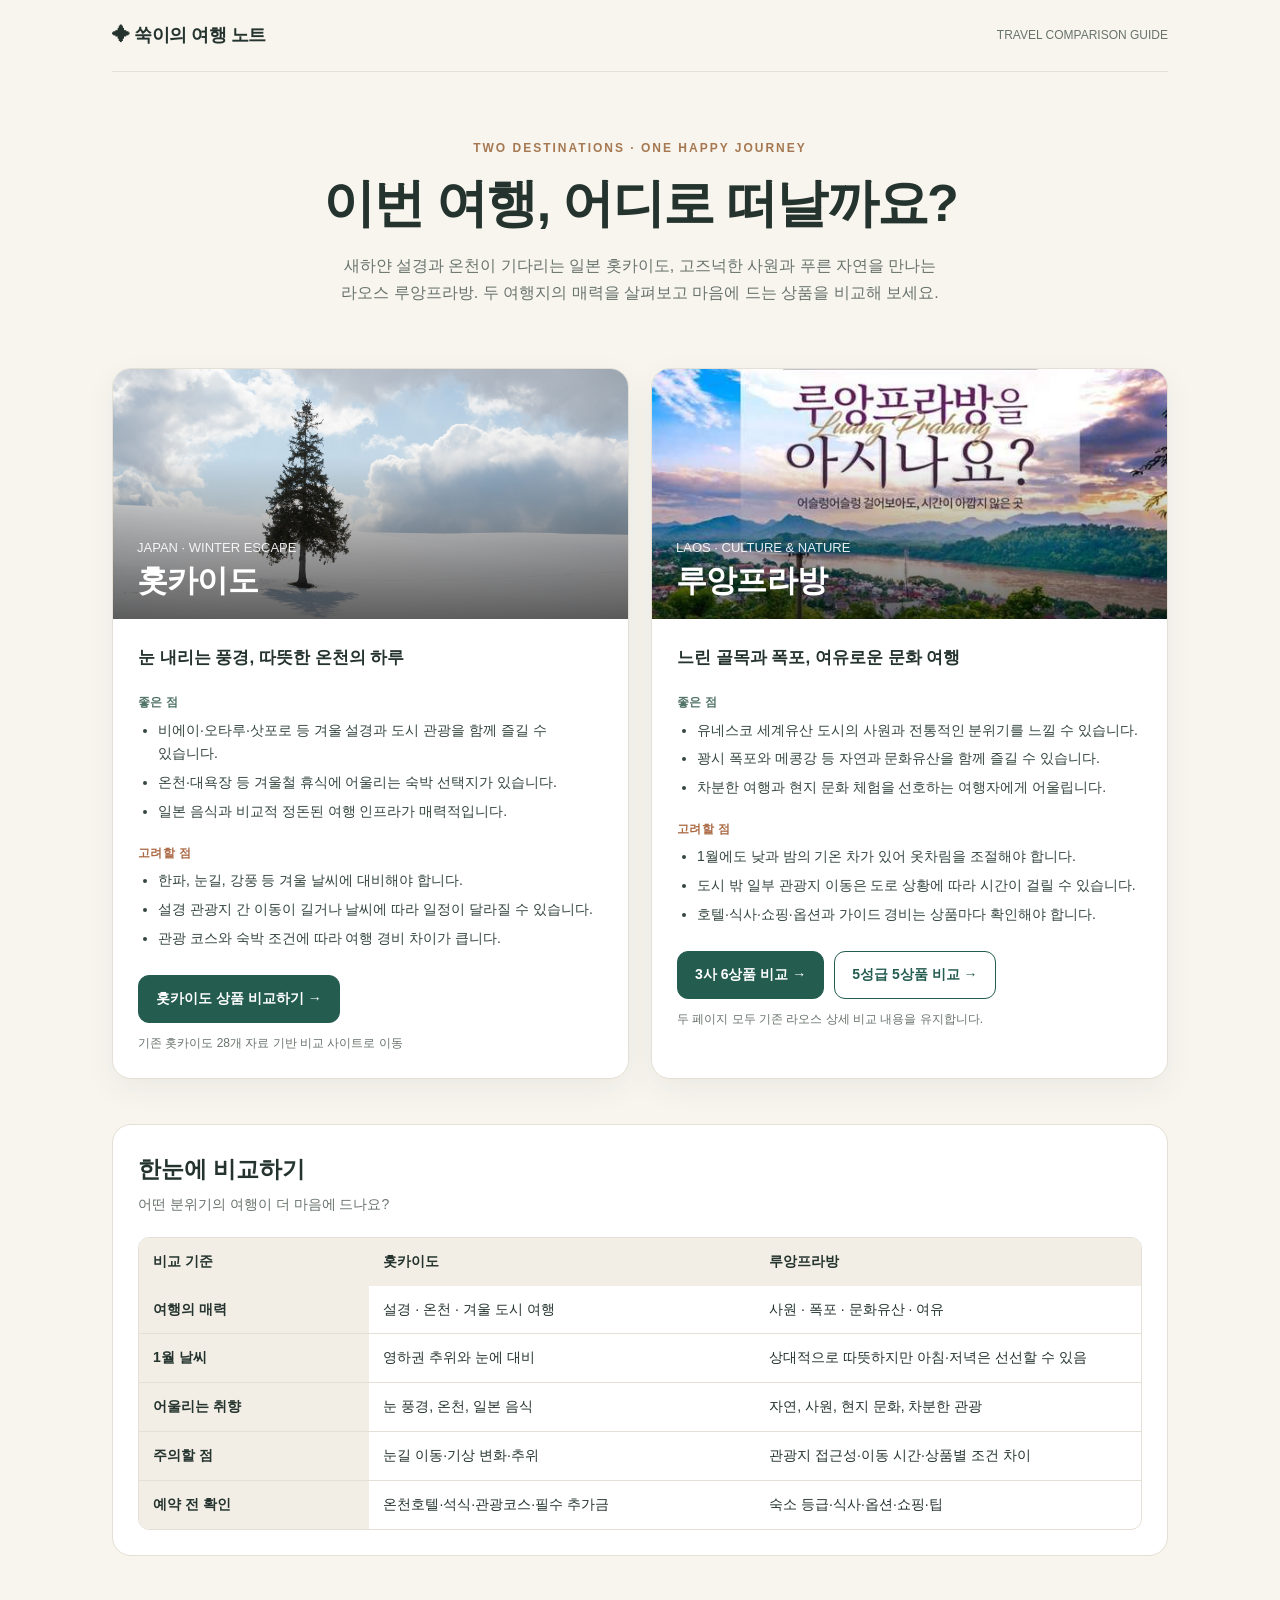
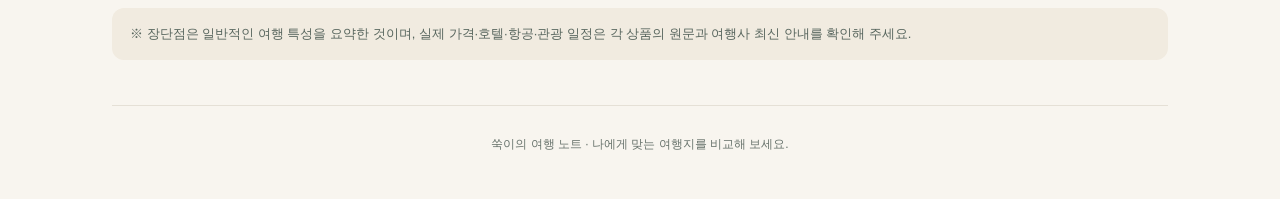
==== commit d0c9887b: "Add files via upload" ====
--- a/index.html
+++ b/index.html
@@ -1,60 +1,8 @@
 <!doctype html>
-<html lang="ko">
-<head>
-  <meta charset="utf-8">
-  <meta name="viewport" content="width=device-width,initial-scale=1">
-  <meta name="theme-color" content="#f6f2e9">
-  <meta name="description" content="28개 홋카이도 여행상품의 호텔, 식사, 코스, 쇼핑과 실제 예상 경비를 원문 근거로 비교하세요.">
-  <title>홋카이도, 함께 고르기 | 여행상품 비교 노트</title>
-  <link rel="icon" href="./assets/images/favicon.svg" type="image/svg+xml">
-  <link rel="stylesheet" href="./styles.css">
-</head>
-<body>
-<a class="skip" href="#browse">상품 목록으로 건너뛰기</a>
-<header class="site-header">
-  <a class="brand" href="#top" aria-label="홋카이도 함께 고르기 처음으로"><span class="brand-mark" aria-hidden="true">雪</span><span>홋카이도<span class="brand-sub">함께 고르기</span></span></a>
-  <nav aria-label="주요 화면"><a href="#browse">상품 둘러보기</a><a href="#compare">선택 비교</a><a href="#budget">예상 경비</a><a href="#insights">선택의 기준</a></nav>
-  <button class="icon-button" id="helpButton" aria-label="비교 사이트 이용 안내">이용 안내 <span aria-hidden="true">↗</span></button>
-</header>
-<main id="top">
-  <section class="hero wrap" aria-labelledby="heroTitle">
-    <div class="hero-copy"><span class="eyebrow">OUR HOKKAIDO TRAVEL NOTE</span><h1 id="heroTitle">같은 홋카이도,<br><em>무엇이 다를까요?</em></h1><p>설레는 풍경은 같아도, 머무는 호텔과 한 끼의 식사,<br class="desktop-only"> 여행에 드는 비용은 조금씩 다르니까.</p><p class="hero-small">28개의 후보를 펼쳐 놓고, 우리에게 맞는 여행을 골라보세요.</p><div class="hero-actions"><a class="button primary" href="#browse">28개 상품 살펴보기 <span aria-hidden="true">↓</span></a><a class="text-link" href="#compare">비슷한 상품부터 비교하기 ↗</a></div><div class="hero-stats"><span><strong>28</strong>개 상품</span><span><strong>5</strong>개 여행사</span><span><strong>8</strong>가지 코스</span></div></div>
-    <div class="hero-visual" id="heroVisual"><div class="photo-placeholder">홋카이도의 겨울을 준비하는 중</div></div>
-  </section>
-  <div class="wrap"><aside class="notice"><span class="notice-icon" aria-hidden="true">✦</span><div><strong>날짜가 달라도 괜찮아요. 조건을 함께 비교해요.</strong><p>여행 가능한 기간 안에서 가격을 보고 골라둔 후보입니다. 출발일을 강제로 맞추지 않고 호텔·식사·코스·추가경비를 함께 비교합니다.</p></div><span class="notice-stamp">2027년 1월 출발<br>모두 3박 4일</span></aside></div>
-  <section class="wrap browse-section" id="browse" aria-labelledby="browseTitle">
-    <div class="section-heading"><div><span class="eyebrow">FIND YOUR TRIP</span><h2 id="browseTitle">어떤 여행이 마음에 드세요?</h2><p>먼저 후보를 좁히고, 마음에 드는 상품을 최대 4개 골라 비교하세요.</p></div><button class="button quiet" id="resetFilters">필터 초기화</button></div>
-    <div class="agency-tabs" id="agencyTabs" aria-label="여행사 선택"></div>
-    <div class="filter-panel">
-      <label class="search-field"><span class="sr-only">상품·호텔·도시 검색</span><span aria-hidden="true">⌕</span><input id="searchInput" type="search" placeholder="상품명, 호텔, 도시를 찾아보세요" autocomplete="off"></label>
-      <label>코스 유형<select id="routeFilter"><option value="all">모든 코스</option></select></label>
-      <label>출발일<select id="dateFilter"><option value="all">가능한 날짜 모두</option></select></label>
-      <label>쇼핑<select id="shoppingFilter"><option value="all">전체</option><option value="0">쇼핑 없음</option><option value="1">쇼핑 1회</option></select></label>
-      <label>가이드·기사 경비<select id="guideFilter"><option value="all">전체</option><option value="포함">포함</option><option value="불포함">별도 지불</option><option value="미확인">미확인</option></select></label>
-      <div class="filter-bottom"><label class="check-label"><input type="checkbox" id="onsenFilter"> 온천 안내가 있는 상품 <small>후보별 확인 필요</small></label><label class="price-filter">표시가 상한 <output id="maxPriceLabel">전체</output><input id="maxPrice" type="range" min="1200000" max="2600000" step="10000" value="2600000" aria-label="성인 1인 표시가 상한"></label></div>
-    </div>
-    <div class="results-bar"><p id="resultCount" role="status" aria-live="polite">자료를 불러오고 있습니다.</p><label>정렬 <select id="sortSelect"><option value="price-asc">표시가 낮은 순</option><option value="price-desc">표시가 높은 순</option><option value="agency">여행사 순</option><option value="date">출발일 순</option></select></label></div>
-    <div id="loadError" class="empty-state" hidden></div><div class="product-grid" id="productGrid" aria-label="여행상품 목록"></div>
-    <p class="fine-print">가격은 PDF에 기록된 성인 1인 표시가입니다. 현재 판매가·계약 확정금액·시장 전체 최저가를 보장하지 않습니다. 예정호텔과 미확인 항목은 그대로 표시합니다.</p>
-  </section>
-  <section class="compare-section" id="compare" aria-labelledby="compareTitle"><div class="wrap">
-    <div class="section-heading"><div><span class="eyebrow">SIDE BY SIDE</span><h2 id="compareTitle">나란히 놓으면 보이는 차이</h2><p>날짜가 달라도 선택할 수 있습니다. 호텔·식사·포함 비용을 먼저 살펴보세요.</p></div><button class="button quiet" id="clearSelection">선택 모두 지우기</button></div>
-    <div class="suggestion-pairs" id="pairSuggestions"></div><div id="compareEmpty" class="empty-state"><span aria-hidden="true">⇄</span><h3>비교하고 싶은 상품을 골라주세요</h3><p>상품 카드의 ‘비교 선택’을 누르거나, 위의 비슷한 상품 쌍으로 시작할 수 있어요.</p></div>
-    <div id="comparisonContent" hidden><div class="compare-toolbar"><label class="check-label"><input id="differencesOnly" type="checkbox"> 차이만 보기</label><label>비교 항목<select id="compareCategory"><option value="all">모든 항목</option><option value="hotel">호텔·온천·객실</option><option value="meal">식사·특식</option><option value="cost">가격·필수경비</option><option value="tour">코스·이동·쇼핑</option><option value="terms">예약·취소 규정</option></select></label><span class="soft-note">다른 조건이 먼저 표시됩니다</span></div><div id="pairExplanation"></div><p class="scroll-hint">↔ 옆으로 밀어 비교하세요. 항목 이름은 고정됩니다.</p><div class="table-scroll" tabindex="0" aria-label="선택 상품 상세 비교표"><table class="comparison-table" id="comparisonTable"></table></div><p class="fine-print">‘미확인’이 같다고 실제 조건이 같다는 뜻은 아닙니다. 날짜·항공·호텔·식사 차이를 특정 가격 차이의 원가로 단정하지 않습니다.</p></div>
-  </div></section>
-  <section class="wrap" id="budget" aria-labelledby="budgetTitle"><div class="section-heading"><div><span class="eyebrow">YOUR REAL BUDGET</span><h2 id="budgetTitle">상품가 다음의 비용까지</h2><p>원문에서 확인한 비용과 내가 넣은 가정을 나눠 예상 경비를 계산합니다.</p></div></div>
-    <div class="budget-layout"><form class="budget-controls" id="budgetForm" novalidate><label>계산할 상품 <select id="budgetProduct"></select></label><p class="soft-note" id="budgetScope">비교 상품을 선택하면 최대 4개를 동시에 계산합니다.</p><div class="input-pair"><label>성인 인원<input type="number" id="travelerCount" min="1" max="20" step="1" value="1" inputmode="numeric"></label><label>1인실 사용 인원<input type="number" id="singleCount" min="0" max="20" step="1" value="0" inputmode="numeric"></label></div><label>가정 환율 · 1엔당 원화<input type="number" id="exchangeRate" min="0.01" max="1000" step="0.01" placeholder="환율을 직접 입력하세요" inputmode="decimal"><small>실시간 환율이 아닙니다. 미입력 시 원화와 엔화를 분리합니다.</small></label><details><summary>내가 예상하는 추가 비용 <span>1인 기준</span></summary><div class="assumption-fields"><label>추가 식비 (원)<input id="mealBudget" type="number" min="0" max="10000000" step="1000" value="0" inputmode="numeric"></label><label>호텔 업그레이드 (원)<input id="upgradeBudget" type="number" min="0" max="10000000" step="1000" value="0" inputmode="numeric"></label><label>기타·교통·예비비 (원)<input id="otherBudget" type="number" min="0" max="10000000" step="1000" value="0" inputmode="numeric"></label><label>선택관광·기타 현지비 (엔)<input id="optionBudget" type="number" min="0" max="1000000" step="100" value="0" inputmode="numeric"></label></div></details><p id="budgetError" role="alert" class="field-error"></p><p class="fine-print">0은 추가 예산을 입력하지 않았다는 뜻입니다. 원문 미확인 경비가 무료라는 뜻은 아닙니다. 유류할증료·세금은 포함된 금액을 다시 더하지 않습니다.</p></form><div id="budgetResults" class="budget-results"></div></div>
-  </section>
-  <section class="detail-section" id="detail" aria-labelledby="detailTitle"><div class="wrap"><div class="section-heading"><div><span class="eyebrow">A CLOSER LOOK</span><h2 id="detailTitle">하루씩, 조금 더 자세히</h2><p>날짜별 일정부터 호텔의 객실 조건, 실제 식사 내용과 약관까지.</p></div><label>살펴볼 상품<select id="detailProduct" aria-label="상세 상품 선택"></select></label></div><div id="detailSummary"></div><div class="detail-tabs" role="tablist" aria-label="상품 상세 항목"><button role="tab" data-tab="itinerary" aria-selected="true">날짜별 일정</button><button role="tab" data-tab="hotel" aria-selected="false">호텔·온천</button><button role="tab" data-tab="meal" aria-selected="false">식사·특식</button><button role="tab" data-tab="terms" aria-selected="false">포함·규정</button><button role="tab" data-tab="questions" aria-selected="false">문의 질문</button><button role="tab" data-tab="sources" aria-selected="false">근거·확인 필요</button></div><div id="detailPanel" role="tabpanel" tabindex="-1"></div></div></section>
-  <section class="wrap insights-section" id="insights" aria-labelledby="insightsTitle"><div class="section-heading"><div><span class="eyebrow">SEVEN THINGS THAT MATTER</span><h2 id="insightsTitle">고르기 전에, 이 7가지</h2><p>가격표만으로 보이지 않는 실질적인 조건을 정리했습니다.</p></div></div><div id="insightGrid" class="insight-grid"></div></section>
-  <footer class="site-footer wrap"><div class="brand"><span class="brand-mark" aria-hidden="true">雪</span><span>홋카이도, 함께 고르기</span></div><p>여행상품 PDF 28개를 바탕으로 만든 개인 비교 노트 · 자료 기준 2026.10.21</p><p>예약·결제 기능은 없습니다. 예정·미확인·원문 충돌은 여행사에 확인해 주세요. 사진은 PDF의 참고·예시 이미지이며 실제 여행 조건을 보장하지 않습니다.</p><button class="text-link" data-action="help">데이터와 비교 기준 보기 ↗</button></footer>
-</main>
-<aside class="selection-tray" id="selectionTray" aria-label="비교 선택 목록"><div class="tray-inner"><div class="tray-label"><strong>함께 비교 <span id="selectionCount">0</span><small>/ 4</small></strong><span>호텔·식사 차이부터 확인해요</span></div><div id="selectedChips" class="selected-chips"></div><button id="goCompare" class="button primary" disabled>선택 상품 비교 <span aria-hidden="true">↗</span></button></div></aside>
-<dialog id="sourceDialog" class="source-dialog"><div class="dialog-heading"><div><span class="eyebrow">SOURCE & EVIDENCE</span><h2>원문 근거 확인</h2></div><button class="icon-button" data-close="sourceDialog" aria-label="원문 근거 닫기">✕</button></div><div id="sourceContent"></div></dialog>
-<dialog id="photoDialog" class="photo-dialog"><button class="photo-close" data-close="photoDialog" aria-label="사진 확대 닫기">✕</button><div id="photoContent"></div></dialog>
-<dialog id="helpDialog" class="source-dialog"><div class="dialog-heading"><h2>이 비교 노트를 사용하는 방법</h2><button class="icon-button" data-close="helpDialog" aria-label="이용 안내 닫기">✕</button></div><ol class="help-list"><li>여행사·코스·가격으로 후보를 좁힙니다. 출발일은 전체가 기본입니다.</li><li>마음에 드는 상품을 최대 4개 선택합니다. 같은 상품은 한 번만 선택됩니다.</li><li>서로 다른 호텔·식사·쇼핑·현지경비부터 비교합니다.</li><li>원문 기재 비용에 직접 입력한 환율·예산을 더해 예상액을 계산합니다.</li><li>‘근거’를 눌러 PDF 파일명·페이지·원문 인용문을 확인하고 문의 질문을 복사합니다.</li></ol><div class="notice compact"><p>날짜가 다른 이유는 가능한 여행 기간 안에서 저렴한 후보를 골랐기 때문입니다. 날짜 차이는 비교를 막는 조건이 아닙니다. 다만 현재가·시장 전체 최저가를 뜻하지 않으며, 차액을 특정 조건의 원가로 단정하지 않습니다.</p></div><p class="fine-print">원본 PDF 전체 텍스트는 초기 화면에 표시하지 않습니다. 확인이 필요한 인용문만 요청할 때 표시합니다. 예정호텔·미확인 값·원문 충돌은 유지합니다.</p><p class="fine-print" id="referenceStatus"></p></dialog>
-<div id="toast" class="toast" role="status" aria-live="polite"></div>
-<noscript><p class="empty-state">상품 필터·비교·예산 계산에는 브라우저의 JavaScript가 필요합니다.</p></noscript>
-<script type="module" src="./app.js"></script>
-</body>
-</html>
+<html lang="ko"><head><meta charset="utf-8"><meta name="viewport" content="width=device-width,initial-scale=1"><meta name="theme-color" content="#f7f4ed"><meta name="description" content="홋카이도 설경과 루앙프라방의 휴양 여행을 비교하고 여행상품 가이드를 살펴보세요."><title>쑥이의 여행 노트 | 어디로 떠날까요?</title>
+<style>
+:root{--paper:#f8f5ef;--ink:#24332e;--muted:#68736c;--line:#e5e0d6;--green:#245d50;--gold:#b88558;--card:#fff;--rad:19px}*{box-sizing:border-box}html{scroll-behavior:smooth}body{margin:0;background:var(--paper);color:var(--ink);font:16px/1.7 -apple-system,BlinkMacSystemFont,"Pretendard","Malgun Gothic",sans-serif;word-break:keep-all}a{color:inherit}button,a{touch-action:manipulation}a:focus-visible{outline:3px solid #c59a48;outline-offset:4px}.wrap{max-width:1100px;margin:0 auto;padding:0 22px}.top{display:flex;justify-content:space-between;align-items:center;padding:20px 0;border-bottom:1px solid var(--line)}.brand{font-weight:850;font-size:18px;letter-spacing:-.5px}.minor{font-size:12px;color:var(--muted)}.intro{text-align:center;padding:66px 0 32px}.eyebrow{font-weight:800;letter-spacing:2px;color:#a57851;font-size:12px}.intro h1{font-size:clamp(30px,5vw,52px);line-height:1.25;letter-spacing:-1.7px;margin:13px 0 16px}.intro p{color:var(--muted);margin:0 auto;max-width:620px}.destinations{display:grid;grid-template-columns:1fr 1fr;gap:22px;margin:30px 0 45px}.travel-card{background:white;border-radius:var(--rad);border:1px solid var(--line);overflow:hidden;box-shadow:0 10px 30px #263e3010}.cover{height:250px;position:relative;overflow:hidden;background:#526d73}.cover img{height:100%;width:100%;object-fit:cover;display:block}.cover:after{content:"";position:absolute;inset:0;background:linear-gradient(180deg,transparent 35%,#0009)}.cover-title{position:absolute;z-index:1;bottom:20px;left:24px;color:white}.cover-title small{display:block;font-size:13px;opacity:.9}.cover-title h2{margin:3px 0 0;font-size:31px;line-height:1.2;letter-spacing:-.8px}.card-body{padding:25px}.tagline{font-size:17px;font-weight:800;margin:0 0 17px}.subhead{font-size:12px;letter-spacing:.3px;color:#537569;font-weight:900;margin:19px 0 6px}.subhead.warn{color:#ac6c48}.points{margin:0;padding-left:20px;color:#34463e;font-size:14px}.points li{margin:5px 0}.cta{display:flex;gap:10px;flex-wrap:wrap;margin-top:24px}.btn{border-radius:11px;display:inline-flex;justify-content:center;align-items:center;min-height:48px;padding:11px 17px;font-size:14px;font-weight:800;text-decoration:none;border:1px solid var(--green);background:var(--green);color:white;transition:transform .2s}.btn:hover{transform:translateY(-2px)}.btn.secondary{background:#fff;color:var(--green)}.smallinfo{font-size:12px;color:var(--muted);margin:10px 0 0}.compare{background:#fff;border:1px solid var(--line);border-radius:var(--rad);padding:25px;margin-bottom:52px}.compare h2{margin:0 0 4px;font-size:23px}.compare p{margin:0 0 20px;color:var(--muted);font-size:14px}.table-scroll{overflow-x:auto;border-radius:11px;border:1px solid var(--line)}table{border-collapse:collapse;min-width:560px;width:100%;font-size:14px}th,td{padding:12px 14px;border-bottom:1px solid var(--line);vertical-align:top;text-align:left}th{background:#f2eee6;width:23%}td{width:38.5%}tr:last-child>*{border-bottom:0}.end{text-align:center;border-top:1px solid var(--line);padding:28px 0 45px;color:var(--muted);font-size:12px}.note{background:#f1ebe0;border-radius:12px;padding:15px 18px;font-size:13px;color:#58665e;margin-bottom:45px}a:hover{text-decoration:none}@media(max-width:720px){.top{padding:15px 0}.intro{padding:42px 0 14px}.destinations{grid-template-columns:1fr;gap:18px}.cover{height:215px}.card-body{padding:20px}.compare{padding:17px}.cover-title h2{font-size:27px}.intro p{font-size:14px}.cta{flex-direction:column}.btn{width:100%}}@media(prefers-reduced-motion:reduce){.btn{transition:none}}
+</style></head><body><div class="wrap"><header class="top"><div class="brand">✦ 쑥이의 여행 노트</div><span class="minor">TRAVEL COMPARISON GUIDE</span></header><main><section class="intro"><div class="eyebrow">TWO DESTINATIONS · ONE HAPPY JOURNEY</div><h1>이번 여행, 어디로 떠날까요?</h1><p>새하얀 설경과 온천이 기다리는 일본 홋카이도, 고즈넉한 사원과 푸른 자연을 만나는 라오스 루앙프라방. 두 여행지의 매력을 살펴보고 마음에 드는 상품을 비교해 보세요.</p></section>
+<section class="destinations" aria-label="여행지 고르기"><article class="travel-card"><div class="cover"><img src="./assets/images/F24-p9-i0.jpg" alt="홋카이도 비에이 겨울 풍경" loading="eager" onerror="this.style.display='none';this.parentElement.style.background='linear-gradient(140deg,#456b83,#b7d2dc)'"><div class="cover-title"><small>JAPAN · WINTER ESCAPE</small><h2>홋카이도</h2></div></div><div class="card-body"><p class="tagline">눈 내리는 풍경, 따뜻한 온천의 하루</p><div class="subhead">좋은 점</div><ul class="points"><li>비에이·오타루·삿포로 등 겨울 설경과 도시 관광을 함께 즐길 수 있습니다.</li><li>온천·대욕장 등 겨울철 휴식에 어울리는 숙박 선택지가 있습니다.</li><li>일본 음식과 비교적 정돈된 여행 인프라가 매력적입니다.</li></ul><div class="subhead warn">고려할 점</div><ul class="points"><li>한파, 눈길, 강풍 등 겨울 날씨에 대비해야 합니다.</li><li>설경 관광지 간 이동이 길거나 날씨에 따라 일정이 달라질 수 있습니다.</li><li>관광 코스와 숙박 조건에 따라 여행 경비 차이가 큽니다.</li></ul><div class="cta"><a class="btn" href="./hokkaido.html">홋카이도 상품 비교하기 →</a></div><p class="smallinfo">기존 홋카이도 28개 자료 기반 비교 사이트로 이동</p></div></article>
+<article class="travel-card"><div class="cover"><img src="./laos-cover.jpg" alt="루앙프라방 여행상품 자료에 포함된 참고 이미지" loading="eager" onerror="this.style.display='none';this.parentElement.style.background='linear-gradient(140deg,#416a58,#bac995)'"><div class="cover-title"><small>LAOS · CULTURE & NATURE</small><h2>루앙프라방</h2></div></div><div class="card-body"><p class="tagline">느린 골목과 폭포, 여유로운 문화 여행</p><div class="subhead">좋은 점</div><ul class="points"><li>유네스코 세계유산 도시의 사원과 전통적인 분위기를 느낄 수 있습니다.</li><li>꽝시 폭포와 메콩강 등 자연과 문화유산을 함께 즐길 수 있습니다.</li><li>차분한 여행과 현지 문화 체험을 선호하는 여행자에게 어울립니다.</li></ul><div class="subhead warn">고려할 점</div><ul class="points"><li>1월에도 낮과 밤의 기온 차가 있어 옷차림을 조절해야 합니다.</li><li>도시 밖 일부 관광지 이동은 도로 상황에 따라 시간이 걸릴 수 있습니다.</li><li>호텔·식사·쇼핑·옵션과 가이드 경비는 상품마다 확인해야 합니다.</li></ul><div class="cta"><a class="btn" href="./laos-6.html">3사 6상품 비교 →</a><a class="btn secondary" href="./laos-5.html">5성급 5상품 비교 →</a></div><p class="smallinfo">두 페이지 모두 기존 라오스 상세 비교 내용을 유지합니다.</p></div></article></section>
+<section class="compare"><h2>한눈에 비교하기</h2><p>어떤 분위기의 여행이 더 마음에 드나요?</p><div class="table-scroll"><table><thead><tr><th scope="col">비교 기준</th><th scope="col">홋카이도</th><th scope="col">루앙프라방</th></tr></thead><tbody><tr><th scope="row">여행의 매력</th><td>설경 · 온천 · 겨울 도시 여행</td><td>사원 · 폭포 · 문화유산 · 여유</td></tr><tr><th scope="row">1월 날씨</th><td>영하권 추위와 눈에 대비</td><td>상대적으로 따뜻하지만 아침·저녁은 선선할 수 있음</td></tr><tr><th scope="row">어울리는 취향</th><td>눈 풍경, 온천, 일본 음식</td><td>자연, 사원, 현지 문화, 차분한 관광</td></tr><tr><th scope="row">주의할 점</th><td>눈길 이동·기상 변화·추위</td><td>관광지 접근성·이동 시간·상품별 조건 차이</td></tr><tr><th scope="row">예약 전 확인</th><td>온천호텔·석식·관광코스·필수 추가금</td><td>숙소 등급·식사·옵션·쇼핑·팁</td></tr></tbody></table></div></section><div class="note">※ 장단점은 일반적인 여행 특성을 요약한 것이며, 실제 가격·호텔·항공·관광 일정은 각 상품의 원문과 여행사 최신 안내를 확인해 주세요.</div></main><footer class="end">쑥이의 여행 노트 · 나에게 맞는 여행지를 비교해 보세요.</footer></div></body></html>
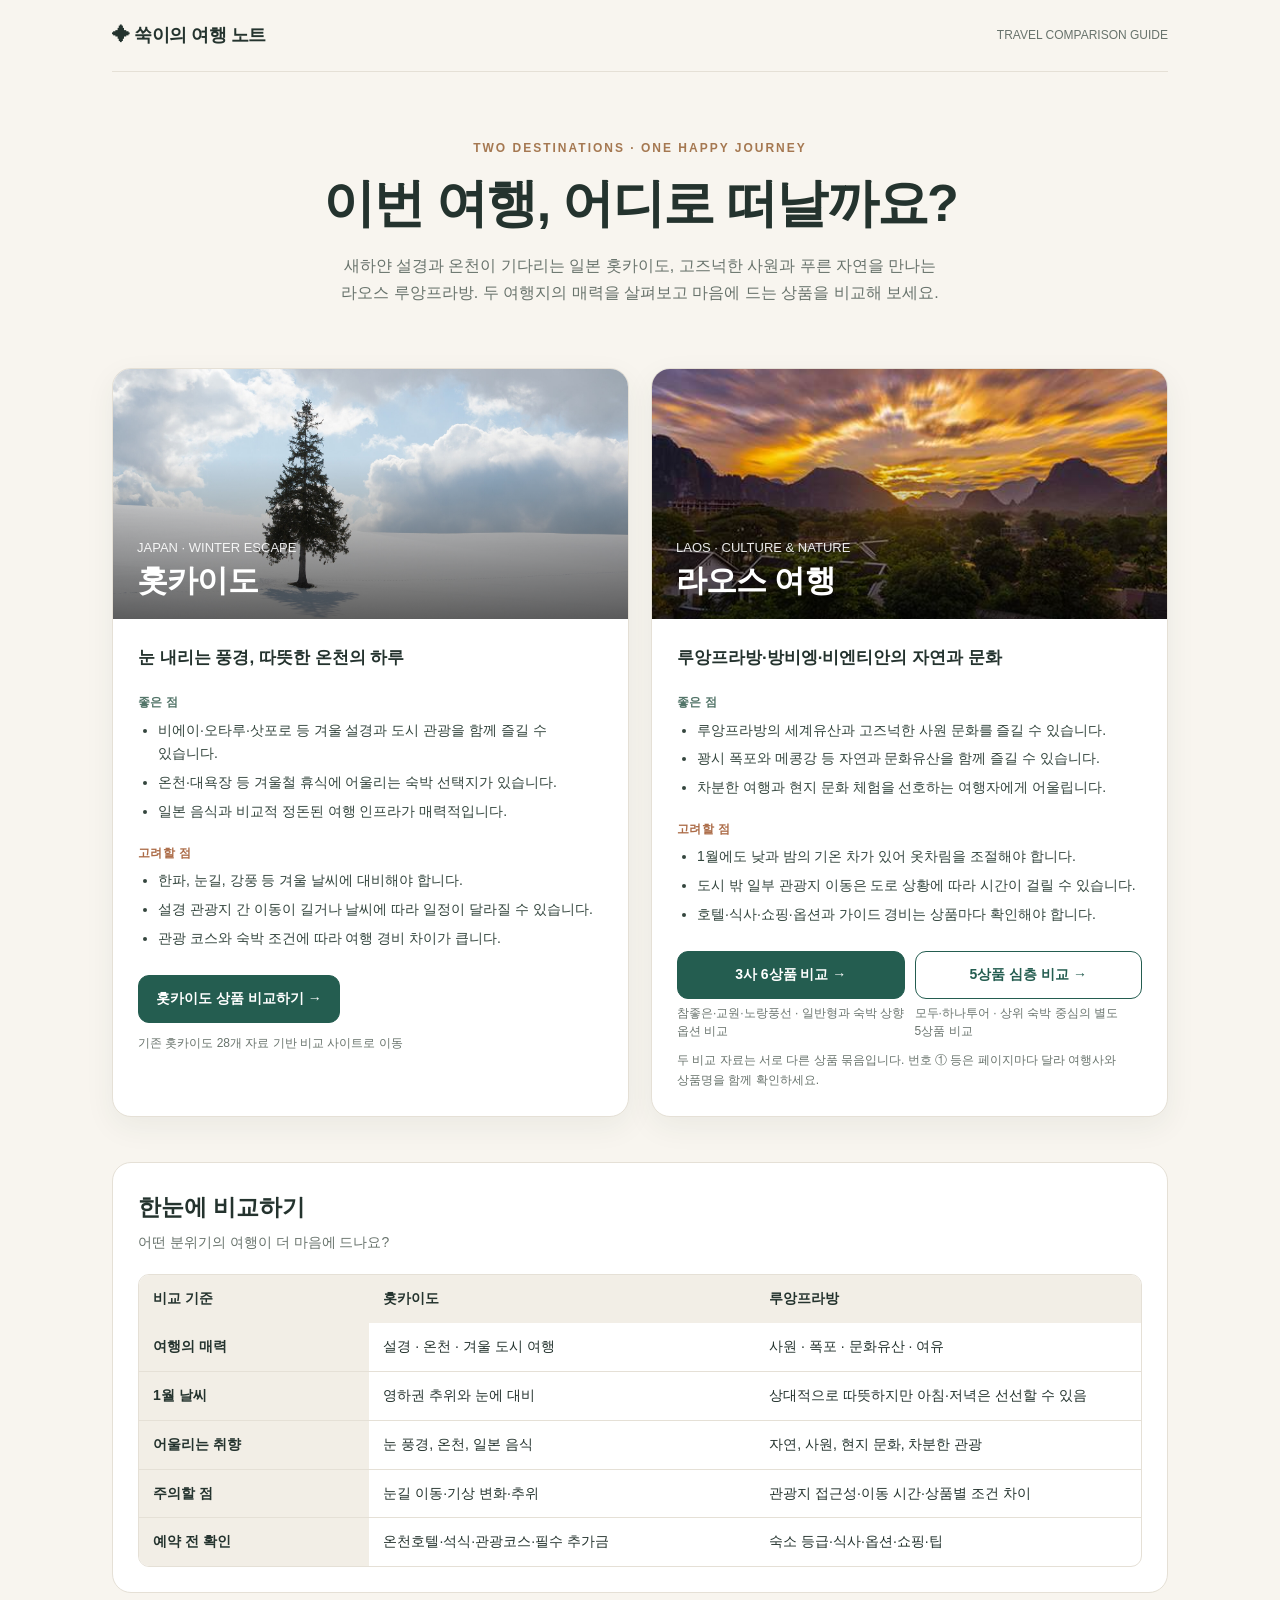
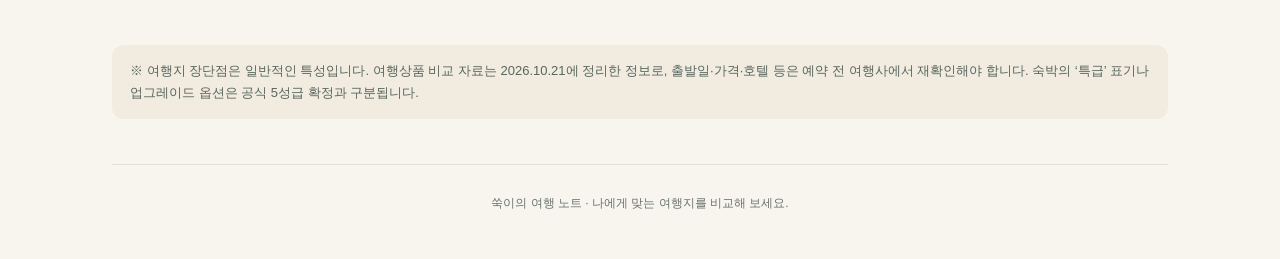
==== commit 07aeeee9: "Add files via upload" ====
--- a/index.html
+++ b/index.html
@@ -1,8 +1,8 @@
 <!doctype html>
 <html lang="ko"><head><meta charset="utf-8"><meta name="viewport" content="width=device-width,initial-scale=1"><meta name="theme-color" content="#f7f4ed"><meta name="description" content="홋카이도 설경과 루앙프라방의 휴양 여행을 비교하고 여행상품 가이드를 살펴보세요."><title>쑥이의 여행 노트 | 어디로 떠날까요?</title>
 <style>
-:root{--paper:#f8f5ef;--ink:#24332e;--muted:#68736c;--line:#e5e0d6;--green:#245d50;--gold:#b88558;--card:#fff;--rad:19px}*{box-sizing:border-box}html{scroll-behavior:smooth}body{margin:0;background:var(--paper);color:var(--ink);font:16px/1.7 -apple-system,BlinkMacSystemFont,"Pretendard","Malgun Gothic",sans-serif;word-break:keep-all}a{color:inherit}button,a{touch-action:manipulation}a:focus-visible{outline:3px solid #c59a48;outline-offset:4px}.wrap{max-width:1100px;margin:0 auto;padding:0 22px}.top{display:flex;justify-content:space-between;align-items:center;padding:20px 0;border-bottom:1px solid var(--line)}.brand{font-weight:850;font-size:18px;letter-spacing:-.5px}.minor{font-size:12px;color:var(--muted)}.intro{text-align:center;padding:66px 0 32px}.eyebrow{font-weight:800;letter-spacing:2px;color:#a57851;font-size:12px}.intro h1{font-size:clamp(30px,5vw,52px);line-height:1.25;letter-spacing:-1.7px;margin:13px 0 16px}.intro p{color:var(--muted);margin:0 auto;max-width:620px}.destinations{display:grid;grid-template-columns:1fr 1fr;gap:22px;margin:30px 0 45px}.travel-card{background:white;border-radius:var(--rad);border:1px solid var(--line);overflow:hidden;box-shadow:0 10px 30px #263e3010}.cover{height:250px;position:relative;overflow:hidden;background:#526d73}.cover img{height:100%;width:100%;object-fit:cover;display:block}.cover:after{content:"";position:absolute;inset:0;background:linear-gradient(180deg,transparent 35%,#0009)}.cover-title{position:absolute;z-index:1;bottom:20px;left:24px;color:white}.cover-title small{display:block;font-size:13px;opacity:.9}.cover-title h2{margin:3px 0 0;font-size:31px;line-height:1.2;letter-spacing:-.8px}.card-body{padding:25px}.tagline{font-size:17px;font-weight:800;margin:0 0 17px}.subhead{font-size:12px;letter-spacing:.3px;color:#537569;font-weight:900;margin:19px 0 6px}.subhead.warn{color:#ac6c48}.points{margin:0;padding-left:20px;color:#34463e;font-size:14px}.points li{margin:5px 0}.cta{display:flex;gap:10px;flex-wrap:wrap;margin-top:24px}.btn{border-radius:11px;display:inline-flex;justify-content:center;align-items:center;min-height:48px;padding:11px 17px;font-size:14px;font-weight:800;text-decoration:none;border:1px solid var(--green);background:var(--green);color:white;transition:transform .2s}.btn:hover{transform:translateY(-2px)}.btn.secondary{background:#fff;color:var(--green)}.smallinfo{font-size:12px;color:var(--muted);margin:10px 0 0}.compare{background:#fff;border:1px solid var(--line);border-radius:var(--rad);padding:25px;margin-bottom:52px}.compare h2{margin:0 0 4px;font-size:23px}.compare p{margin:0 0 20px;color:var(--muted);font-size:14px}.table-scroll{overflow-x:auto;border-radius:11px;border:1px solid var(--line)}table{border-collapse:collapse;min-width:560px;width:100%;font-size:14px}th,td{padding:12px 14px;border-bottom:1px solid var(--line);vertical-align:top;text-align:left}th{background:#f2eee6;width:23%}td{width:38.5%}tr:last-child>*{border-bottom:0}.end{text-align:center;border-top:1px solid var(--line);padding:28px 0 45px;color:var(--muted);font-size:12px}.note{background:#f1ebe0;border-radius:12px;padding:15px 18px;font-size:13px;color:#58665e;margin-bottom:45px}a:hover{text-decoration:none}@media(max-width:720px){.top{padding:15px 0}.intro{padding:42px 0 14px}.destinations{grid-template-columns:1fr;gap:18px}.cover{height:215px}.card-body{padding:20px}.compare{padding:17px}.cover-title h2{font-size:27px}.intro p{font-size:14px}.cta{flex-direction:column}.btn{width:100%}}@media(prefers-reduced-motion:reduce){.btn{transition:none}}
+:root{--paper:#f8f5ef;--ink:#24332e;--muted:#68736c;--line:#e5e0d6;--green:#245d50;--gold:#b88558;--card:#fff;--rad:19px}*{box-sizing:border-box}html{scroll-behavior:smooth}body{margin:0;background:var(--paper);color:var(--ink);font:16px/1.7 -apple-system,BlinkMacSystemFont,"Pretendard","Malgun Gothic",sans-serif;word-break:keep-all}a{color:inherit}button,a{touch-action:manipulation}a:focus-visible{outline:3px solid #c59a48;outline-offset:4px}.wrap{max-width:1100px;margin:0 auto;padding:0 22px}.top{display:flex;justify-content:space-between;align-items:center;padding:20px 0;border-bottom:1px solid var(--line)}.brand{font-weight:850;font-size:18px;letter-spacing:-.5px}.minor{font-size:12px;color:var(--muted)}.intro{text-align:center;padding:66px 0 32px}.eyebrow{font-weight:800;letter-spacing:2px;color:#a57851;font-size:12px}.intro h1{font-size:clamp(30px,5vw,52px);line-height:1.25;letter-spacing:-1.7px;margin:13px 0 16px}.intro p{color:var(--muted);margin:0 auto;max-width:620px}.destinations{display:grid;grid-template-columns:1fr 1fr;gap:22px;margin:30px 0 45px}.travel-card{background:white;border-radius:var(--rad);border:1px solid var(--line);overflow:hidden;box-shadow:0 10px 30px #263e3010}.cover{height:250px;position:relative;overflow:hidden;background:#526d73}.cover img{height:100%;width:100%;object-fit:cover;display:block}.cover:after{content:"";position:absolute;inset:0;background:linear-gradient(180deg,transparent 35%,#0009)}.cover-title{position:absolute;z-index:1;bottom:20px;left:24px;color:white}.cover-title small{display:block;font-size:13px;opacity:.9}.cover-title h2{margin:3px 0 0;font-size:31px;line-height:1.2;letter-spacing:-.8px}.card-body{padding:25px}.tagline{font-size:17px;font-weight:800;margin:0 0 17px}.subhead{font-size:12px;letter-spacing:.3px;color:#537569;font-weight:900;margin:19px 0 6px}.subhead.warn{color:#ac6c48}.points{margin:0;padding-left:20px;color:#34463e;font-size:14px}.points li{margin:5px 0}.cta{display:flex;gap:10px;flex-wrap:wrap;margin-top:24px}.btn{border-radius:11px;display:inline-flex;justify-content:center;align-items:center;min-height:48px;padding:11px 17px;font-size:14px;font-weight:800;text-decoration:none;border:1px solid var(--green);background:var(--green);color:white;transition:transform .2s}.btn:hover{transform:translateY(-2px)}.btn.secondary{background:#fff;color:var(--green)}.smallinfo{font-size:12px;color:var(--muted);margin:10px 0 0}.compare{background:#fff;border:1px solid var(--line);border-radius:var(--rad);padding:25px;margin-bottom:52px}.compare h2{margin:0 0 4px;font-size:23px}.compare p{margin:0 0 20px;color:var(--muted);font-size:14px}.table-scroll{overflow-x:auto;border-radius:11px;border:1px solid var(--line)}table{border-collapse:collapse;min-width:560px;width:100%;font-size:14px}th,td{padding:12px 14px;border-bottom:1px solid var(--line);vertical-align:top;text-align:left}th{background:#f2eee6;width:23%}td{width:38.5%}tr:last-child>*{border-bottom:0}.end{text-align:center;border-top:1px solid var(--line);padding:28px 0 45px;color:var(--muted);font-size:12px}.note{background:#f1ebe0;border-radius:12px;padding:15px 18px;font-size:13px;color:#58665e;margin-bottom:45px}.link-option{flex:1 1 195px;min-width:0;display:flex;flex-direction:column;gap:5px}.link-option span{font-size:12px;color:#6b756f;line-height:1.5}.link-option .btn{width:100%}a:hover{text-decoration:none}@media(max-width:720px){.top{padding:15px 0}.intro{padding:42px 0 14px}.destinations{grid-template-columns:1fr;gap:18px}.cover{height:215px}.card-body{padding:20px}.compare{padding:17px}.cover-title h2{font-size:27px}.intro p{font-size:14px}.cta{flex-direction:column}.btn{width:100%}}@media(prefers-reduced-motion:reduce){.btn{transition:none}}
 </style></head><body><div class="wrap"><header class="top"><div class="brand">✦ 쑥이의 여행 노트</div><span class="minor">TRAVEL COMPARISON GUIDE</span></header><main><section class="intro"><div class="eyebrow">TWO DESTINATIONS · ONE HAPPY JOURNEY</div><h1>이번 여행, 어디로 떠날까요?</h1><p>새하얀 설경과 온천이 기다리는 일본 홋카이도, 고즈넉한 사원과 푸른 자연을 만나는 라오스 루앙프라방. 두 여행지의 매력을 살펴보고 마음에 드는 상품을 비교해 보세요.</p></section>
 <section class="destinations" aria-label="여행지 고르기"><article class="travel-card"><div class="cover"><img src="./assets/images/F24-p9-i0.jpg" alt="홋카이도 비에이 겨울 풍경" loading="eager" onerror="this.style.display='none';this.parentElement.style.background='linear-gradient(140deg,#456b83,#b7d2dc)'"><div class="cover-title"><small>JAPAN · WINTER ESCAPE</small><h2>홋카이도</h2></div></div><div class="card-body"><p class="tagline">눈 내리는 풍경, 따뜻한 온천의 하루</p><div class="subhead">좋은 점</div><ul class="points"><li>비에이·오타루·삿포로 등 겨울 설경과 도시 관광을 함께 즐길 수 있습니다.</li><li>온천·대욕장 등 겨울철 휴식에 어울리는 숙박 선택지가 있습니다.</li><li>일본 음식과 비교적 정돈된 여행 인프라가 매력적입니다.</li></ul><div class="subhead warn">고려할 점</div><ul class="points"><li>한파, 눈길, 강풍 등 겨울 날씨에 대비해야 합니다.</li><li>설경 관광지 간 이동이 길거나 날씨에 따라 일정이 달라질 수 있습니다.</li><li>관광 코스와 숙박 조건에 따라 여행 경비 차이가 큽니다.</li></ul><div class="cta"><a class="btn" href="./hokkaido.html">홋카이도 상품 비교하기 →</a></div><p class="smallinfo">기존 홋카이도 28개 자료 기반 비교 사이트로 이동</p></div></article>
-<article class="travel-card"><div class="cover"><img src="./laos-cover.jpg" alt="루앙프라방 여행상품 자료에 포함된 참고 이미지" loading="eager" onerror="this.style.display='none';this.parentElement.style.background='linear-gradient(140deg,#416a58,#bac995)'"><div class="cover-title"><small>LAOS · CULTURE & NATURE</small><h2>루앙프라방</h2></div></div><div class="card-body"><p class="tagline">느린 골목과 폭포, 여유로운 문화 여행</p><div class="subhead">좋은 점</div><ul class="points"><li>유네스코 세계유산 도시의 사원과 전통적인 분위기를 느낄 수 있습니다.</li><li>꽝시 폭포와 메콩강 등 자연과 문화유산을 함께 즐길 수 있습니다.</li><li>차분한 여행과 현지 문화 체험을 선호하는 여행자에게 어울립니다.</li></ul><div class="subhead warn">고려할 점</div><ul class="points"><li>1월에도 낮과 밤의 기온 차가 있어 옷차림을 조절해야 합니다.</li><li>도시 밖 일부 관광지 이동은 도로 상황에 따라 시간이 걸릴 수 있습니다.</li><li>호텔·식사·쇼핑·옵션과 가이드 경비는 상품마다 확인해야 합니다.</li></ul><div class="cta"><a class="btn" href="./laos-6.html">3사 6상품 비교 →</a><a class="btn secondary" href="./laos-5.html">5성급 5상품 비교 →</a></div><p class="smallinfo">두 페이지 모두 기존 라오스 상세 비교 내용을 유지합니다.</p></div></article></section>
-<section class="compare"><h2>한눈에 비교하기</h2><p>어떤 분위기의 여행이 더 마음에 드나요?</p><div class="table-scroll"><table><thead><tr><th scope="col">비교 기준</th><th scope="col">홋카이도</th><th scope="col">루앙프라방</th></tr></thead><tbody><tr><th scope="row">여행의 매력</th><td>설경 · 온천 · 겨울 도시 여행</td><td>사원 · 폭포 · 문화유산 · 여유</td></tr><tr><th scope="row">1월 날씨</th><td>영하권 추위와 눈에 대비</td><td>상대적으로 따뜻하지만 아침·저녁은 선선할 수 있음</td></tr><tr><th scope="row">어울리는 취향</th><td>눈 풍경, 온천, 일본 음식</td><td>자연, 사원, 현지 문화, 차분한 관광</td></tr><tr><th scope="row">주의할 점</th><td>눈길 이동·기상 변화·추위</td><td>관광지 접근성·이동 시간·상품별 조건 차이</td></tr><tr><th scope="row">예약 전 확인</th><td>온천호텔·석식·관광코스·필수 추가금</td><td>숙소 등급·식사·옵션·쇼핑·팁</td></tr></tbody></table></div></section><div class="note">※ 장단점은 일반적인 여행 특성을 요약한 것이며, 실제 가격·호텔·항공·관광 일정은 각 상품의 원문과 여행사 최신 안내를 확인해 주세요.</div></main><footer class="end">쑥이의 여행 노트 · 나에게 맞는 여행지를 비교해 보세요.</footer></div></body></html>+<article class="travel-card"><div class="cover"><img src="./laos-cover.jpg" alt="루앙프라방 여행상품 자료에 포함된 참고 이미지" loading="eager" onerror="this.style.display='none';this.parentElement.style.background='linear-gradient(140deg,#416a58,#bac995)'"><div class="cover-title"><small>LAOS · CULTURE & NATURE</small><h2>라오스 여행</h2></div></div><div class="card-body"><p class="tagline">루앙프라방·방비엥·비엔티안의 자연과 문화</p><div class="subhead">좋은 점</div><ul class="points"><li>루앙프라방의 세계유산과 고즈넉한 사원 문화를 즐길 수 있습니다.</li><li>꽝시 폭포와 메콩강 등 자연과 문화유산을 함께 즐길 수 있습니다.</li><li>차분한 여행과 현지 문화 체험을 선호하는 여행자에게 어울립니다.</li></ul><div class="subhead warn">고려할 점</div><ul class="points"><li>1월에도 낮과 밤의 기온 차가 있어 옷차림을 조절해야 합니다.</li><li>도시 밖 일부 관광지 이동은 도로 상황에 따라 시간이 걸릴 수 있습니다.</li><li>호텔·식사·쇼핑·옵션과 가이드 경비는 상품마다 확인해야 합니다.</li></ul><div class="cta"><div class="link-option"><a class="btn" href="./laos-6.html">3사 6상품 비교 →</a><span>참좋은·교원·노랑풍선 · 일반형과 숙박 상향 옵션 비교</span></div><div class="link-option"><a class="btn secondary" href="./laos-5.html">5상품 심층 비교 →</a><span>모두·하나투어 · 상위 숙박 중심의 별도 5상품 비교</span></div></div><p class="smallinfo">두 비교 자료는 서로 다른 상품 묶음입니다. 번호 ① 등은 페이지마다 달라 여행사와 상품명을 함께 확인하세요.</p></div></article></section>
+<section class="compare"><h2>한눈에 비교하기</h2><p>어떤 분위기의 여행이 더 마음에 드나요?</p><div class="table-scroll"><table><thead><tr><th scope="col">비교 기준</th><th scope="col">홋카이도</th><th scope="col">루앙프라방</th></tr></thead><tbody><tr><th scope="row">여행의 매력</th><td>설경 · 온천 · 겨울 도시 여행</td><td>사원 · 폭포 · 문화유산 · 여유</td></tr><tr><th scope="row">1월 날씨</th><td>영하권 추위와 눈에 대비</td><td>상대적으로 따뜻하지만 아침·저녁은 선선할 수 있음</td></tr><tr><th scope="row">어울리는 취향</th><td>눈 풍경, 온천, 일본 음식</td><td>자연, 사원, 현지 문화, 차분한 관광</td></tr><tr><th scope="row">주의할 점</th><td>눈길 이동·기상 변화·추위</td><td>관광지 접근성·이동 시간·상품별 조건 차이</td></tr><tr><th scope="row">예약 전 확인</th><td>온천호텔·석식·관광코스·필수 추가금</td><td>숙소 등급·식사·옵션·쇼핑·팁</td></tr></tbody></table></div></section><div class="note">※ 여행지 장단점은 일반적인 특성입니다. 여행상품 비교 자료는 2026.10.21에 정리한 정보로, 출발일·가격·호텔 등은 예약 전 여행사에서 재확인해야 합니다. 숙박의 ‘특급’ 표기나 업그레이드 옵션은 공식 5성급 확정과 구분됩니다.</div></main><footer class="end">쑥이의 여행 노트 · 나에게 맞는 여행지를 비교해 보세요.</footer></div></body></html>
